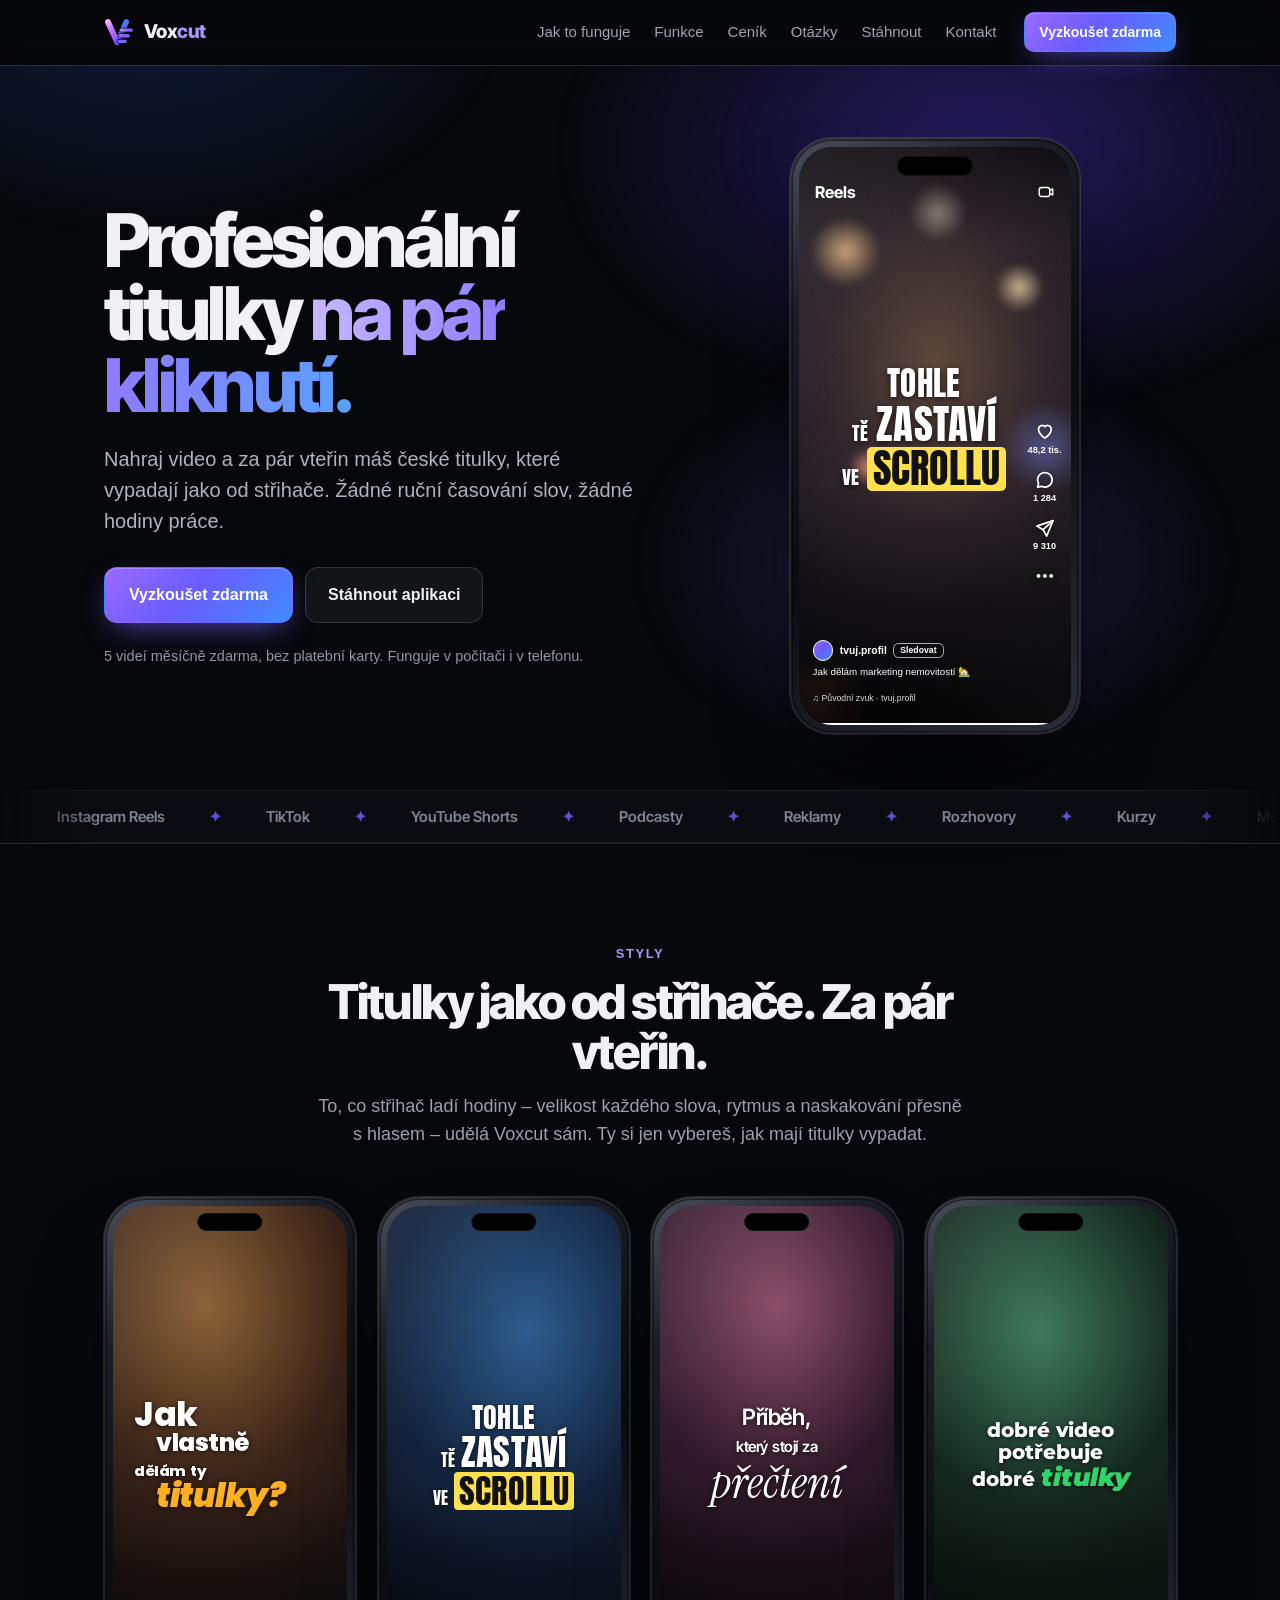
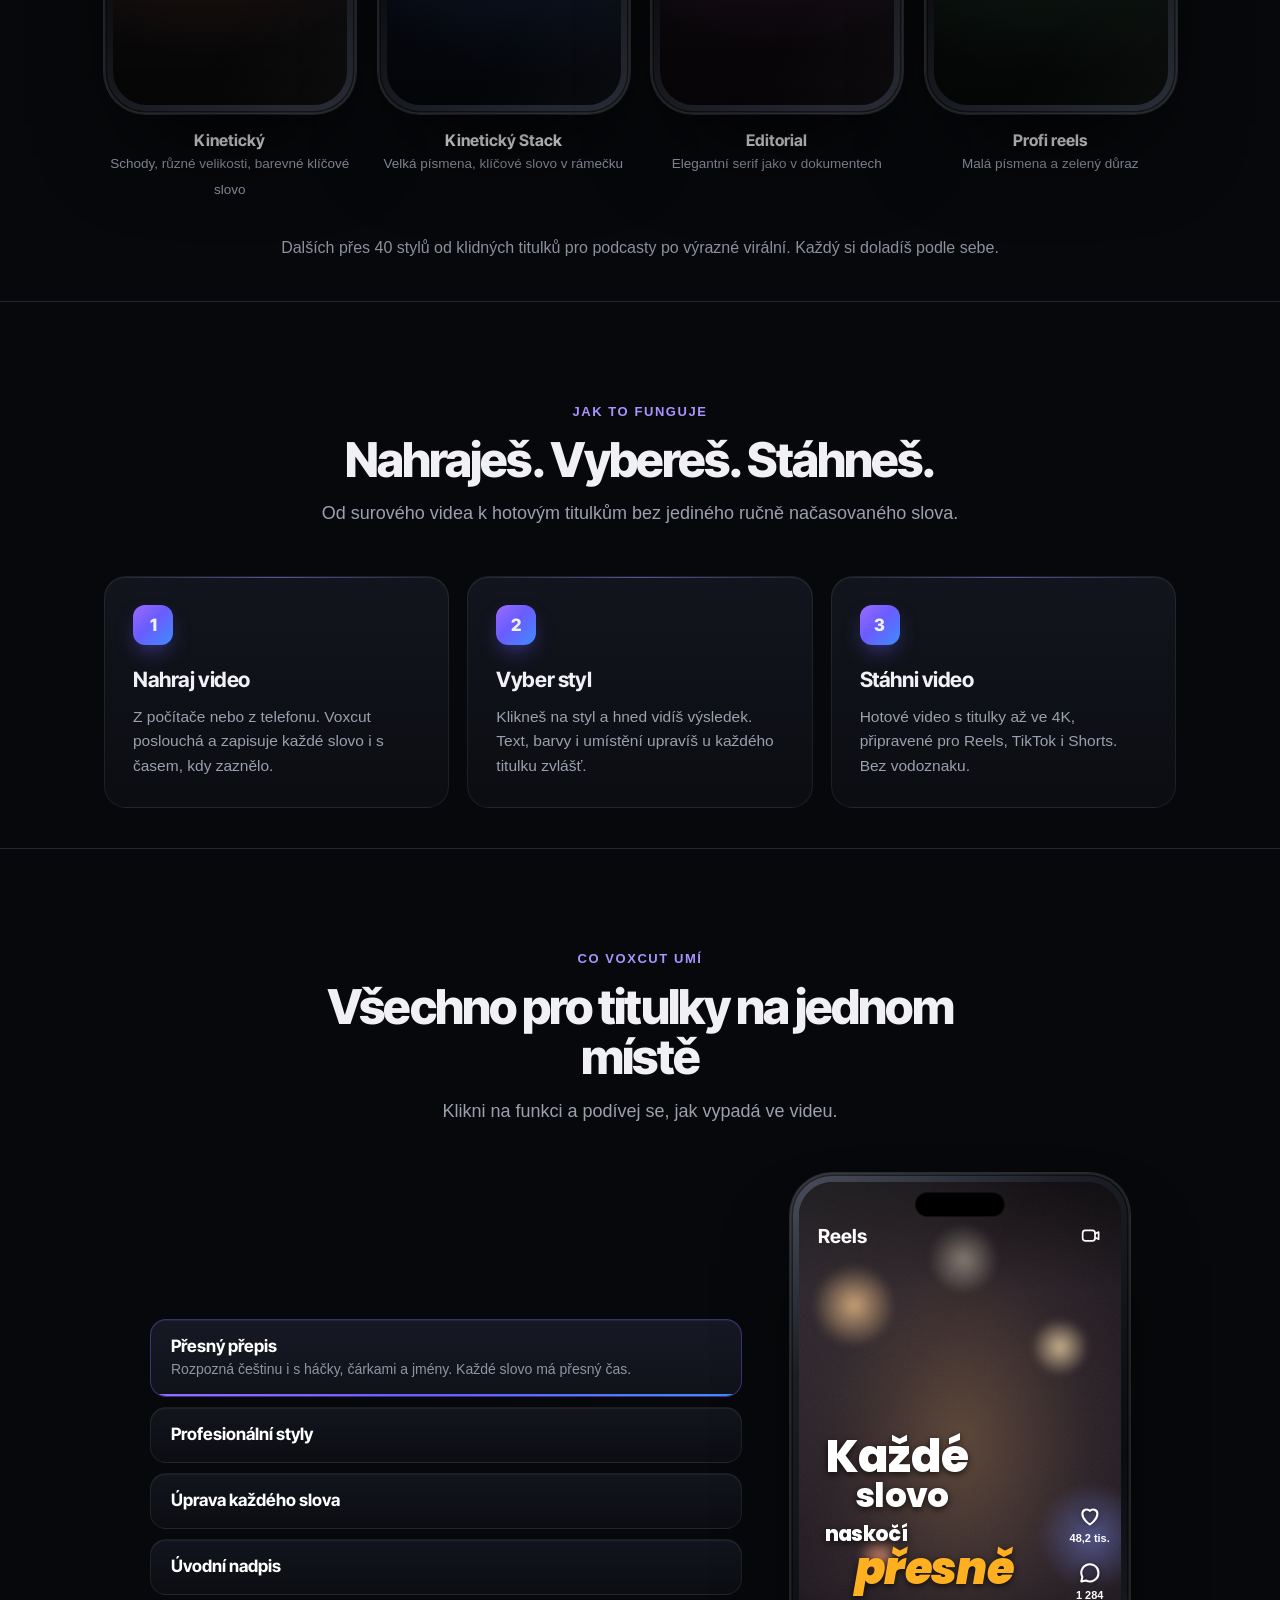
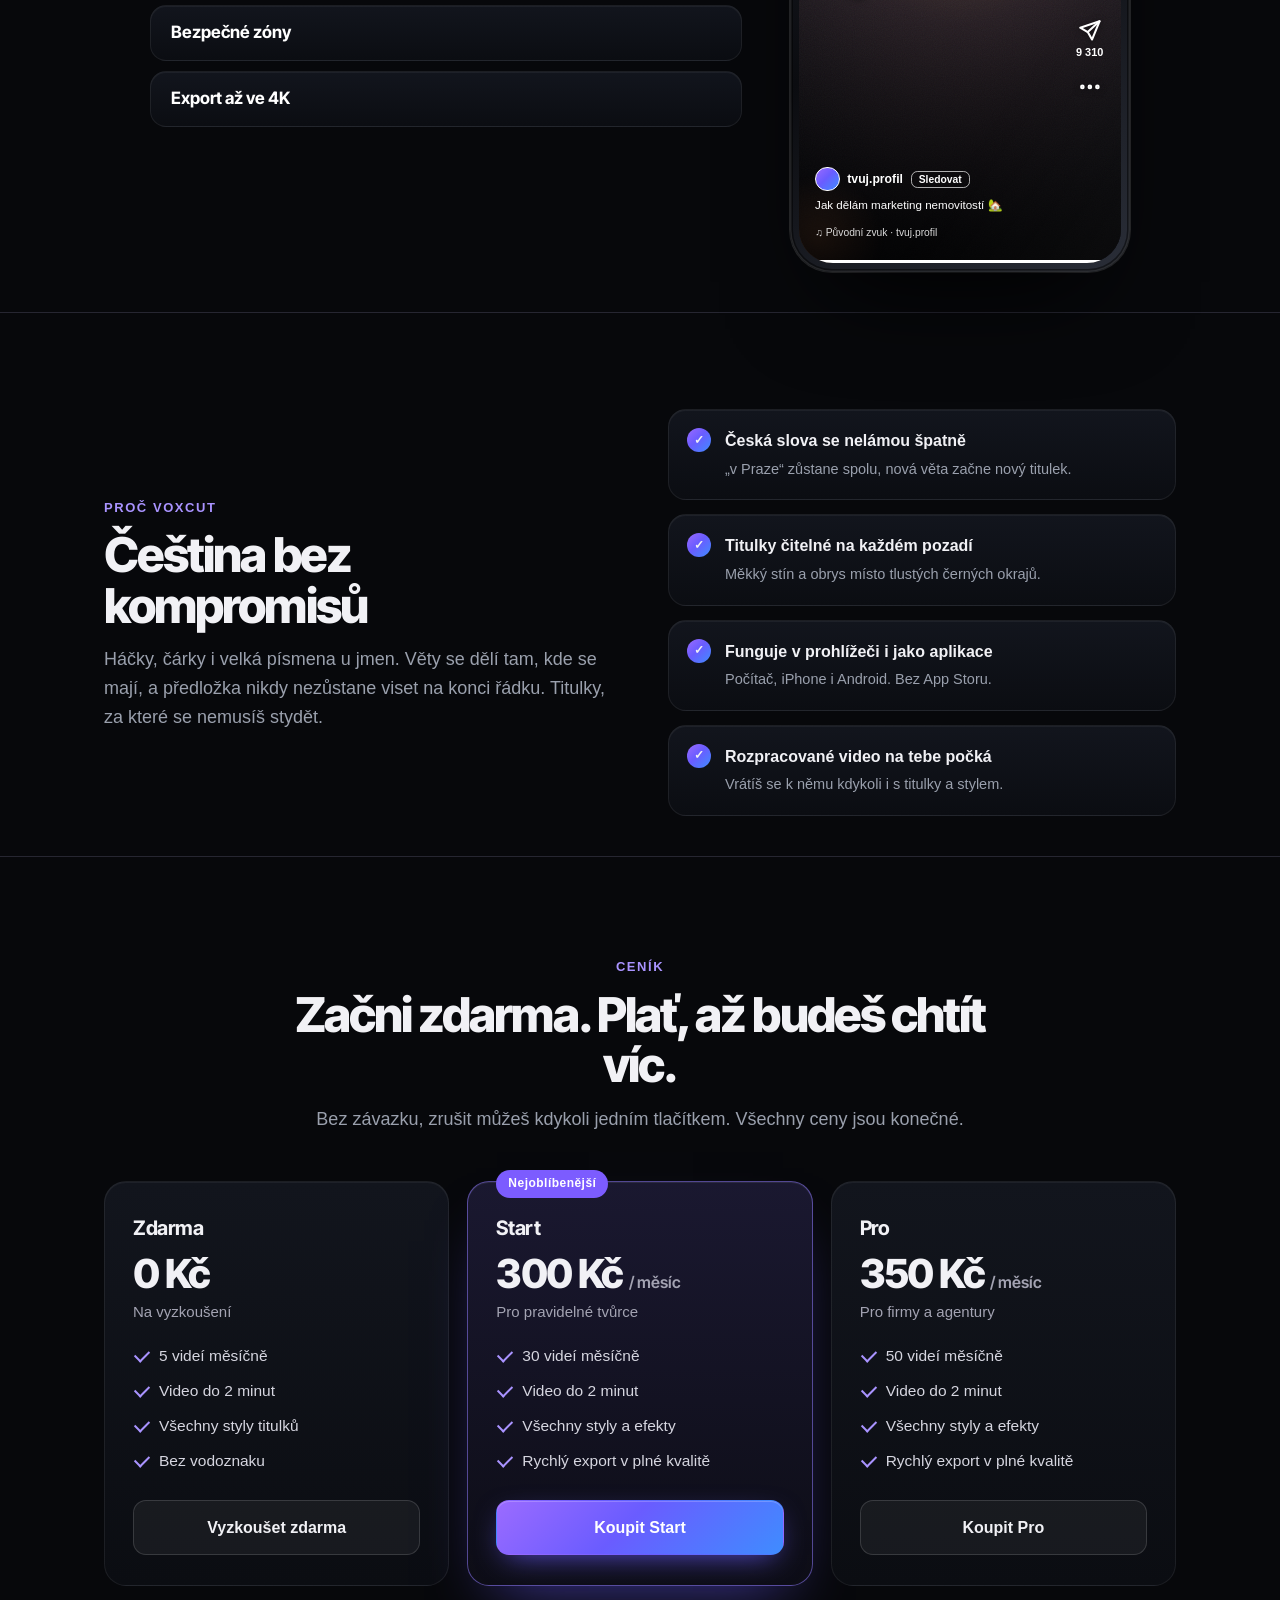
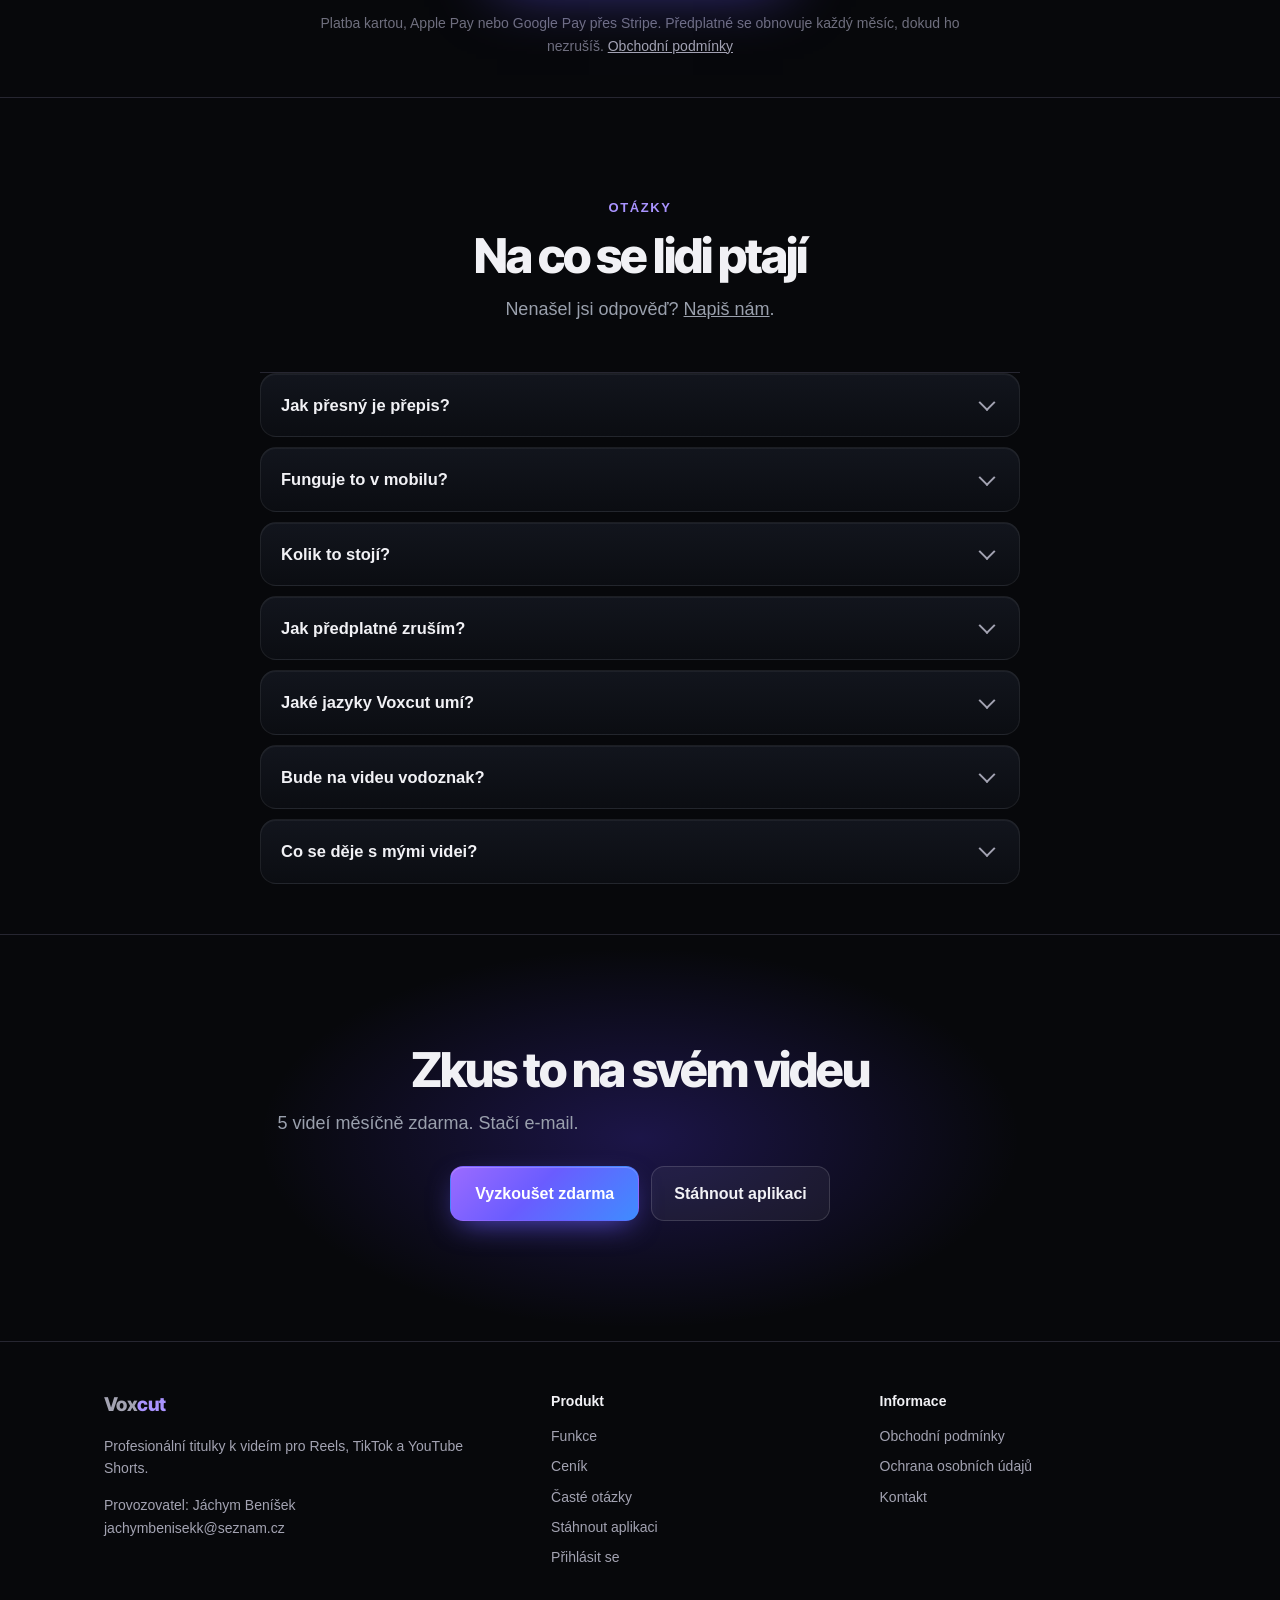
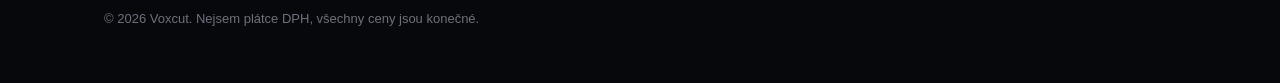
==== web/index.html @ 39160e7f "Prodejní web s ceníkem na hlavní adrese, aplikace přes ?app Co-Authored-By: Claude Opus 5.5 <noreply" ====
<!doctype html>
<html lang="cs">
<head>
<meta charset="utf-8">
<meta name="viewport" content="width=device-width,initial-scale=1">
<title>Voxcut – profesionální titulky k videu na pár kliknutí</title>
<meta name="description" content="Nahraj video a Voxcut k němu udělá české titulky načasované na slovo. Kinetická typografie, 47 vyladěných stylů, úvodní nadpis, export až ve 4K. Funguje v počítači i v mobilu.">
<link rel="canonical" href="https://jachben.github.io/voxcut/web/">
<meta name="theme-color" content="#0b0b0f">
<link rel="icon" href="favicon.svg" type="image/svg+xml">
<link rel="icon" href="favicon-32.png" sizes="32x32" type="image/png">
<link rel="apple-touch-icon" href="apple-touch-icon.png">
<meta property="og:type" content="website">
<meta property="og:site_name" content="Voxcut">
<meta property="og:locale" content="cs_CZ">
<meta property="og:title" content="Voxcut – titulky k videu v češtině">
<meta property="og:description" content="Voxcut přepíše řeč z videa a udělá z ní titulky načasované na slovo. Styly pro Reels, TikTok a Shorts, export až ve 4K.">
<meta property="og:url" content="https://jachben.github.io/voxcut/web/">
<meta property="og:image" content="https://jachben.github.io/voxcut/web/og.png">
<meta name="twitter:card" content="summary_large_image">
<meta name="apple-mobile-web-app-capable" content="yes">
<meta name="mobile-web-app-capable" content="yes">
<meta name="apple-mobile-web-app-title" content="Voxcut">
<meta name="apple-mobile-web-app-status-bar-style" content="black">
<script>if ('serviceWorker' in navigator) navigator.serviceWorker.register('/sw.js').catch(() => {});</script>
<link rel="preconnect" href="https://fonts.googleapis.com"><link rel="preconnect" href="https://fonts.gstatic.com" crossorigin>
<link href="https://fonts.googleapis.com/css2?family=Inter+Tight:wght@600;700;800&family=Poppins:ital,wght@0,800;1,900&family=Anton&family=Instrument+Serif:ital@1&family=Montserrat:ital,wght@0,800;1,900&display=swap" rel="stylesheet">
<link rel="stylesheet" href="styles.css">
<script type="application/ld+json">
{
  "@context": "https://schema.org",
  "@graph": [
    {
      "@type": "Organization",
      "@id": "https://jachben.github.io/voxcut/web/#org",
      "name": "Voxcut",
      "url": "https://jachben.github.io/voxcut/web/",
      "logo": "https://jachben.github.io/voxcut/web/apple-touch-icon.png",
      "email": "jachymbenisekk@seznam.cz"
    },
    {
      "@type": "SoftwareApplication",
      "name": "Voxcut",
      "applicationCategory": "MultimediaApplication",
      "operatingSystem": "Web, iOS, Android, macOS, Windows",
      "inLanguage": "cs",
      "description": "Automatické titulky k videu v češtině: přepis řeči modelem Whisper Large-v3, titulky načasované na slovo, 47 vyladěných stylů včetně kinetické typografie a export v 1080p, 2K nebo 4K.",
      "publisher": { "@id": "https://jachben.github.io/voxcut/web/#org" },
      "offers": [
        { "@type": "Offer", "name": "Zdarma", "price": "0", "priceCurrency": "CZK" },
        { "@type": "Offer", "name": "Start", "price": "200", "priceCurrency": "CZK",
          "priceSpecification": { "@type": "UnitPriceSpecification", "price": "200", "priceCurrency": "CZK", "billingDuration": "P1M" } },
        { "@type": "Offer", "name": "Pro", "price": "350", "priceCurrency": "CZK",
          "priceSpecification": { "@type": "UnitPriceSpecification", "price": "350", "priceCurrency": "CZK", "billingDuration": "P1M" } }
      ]
    }
  ]
}
</script>
</head>
<body class="v-home">
<header class="top" id="top">
  <div class="wrap">
    <a class="brand" href="./" aria-label="Voxcut – úvodní stránka">
      <svg viewBox="0 0 64 64" fill="none" aria-hidden="true"><defs><linearGradient id="vA" x1="8" y1="8" x2="44" y2="56" gradientUnits="userSpaceOnUse"><stop stop-color="#f7b0ff"/><stop offset=".4" stop-color="#b168ff"/><stop offset="1" stop-color="#6a4dff"/></linearGradient><linearGradient id="vB" x1="30" y1="54" x2="52" y2="8" gradientUnits="userSpaceOnUse"><stop stop-color="#7a52ff"/><stop offset="1" stop-color="#3f7dff"/></linearGradient><linearGradient id="vC" x1="30" y1="24" x2="62" y2="54" gradientUnits="userSpaceOnUse"><stop stop-color="#cba8ff"/><stop offset=".45" stop-color="#7f5cff"/><stop offset="1" stop-color="#4d92ff"/></linearGradient></defs><path d="M8.5 10.5 L28 53.5" stroke="url(#vA)" stroke-width="12.5" stroke-linecap="round"/><path d="M47.5 10.5 L28 53.5" stroke="url(#vB)" stroke-width="11.5" stroke-linecap="round"/><g stroke="#0b0b0f" stroke-width="10.4" stroke-linecap="round"><path d="M37 28h21"/><path d="M34.5 40h17"/><path d="M32 52h13"/></g><g stroke="url(#vC)" stroke-width="7.2" stroke-linecap="round"><path d="M37 28h21"/><path d="M34.5 40h17"/><path d="M32 52h13"/></g></svg>
      <span>Vox<b>cut</b></span>
    </a>
    <nav class="nav" aria-label="Hlavní menu">
      <a href="./#jak-to-funguje">Jak to funguje</a>
      <a href="./#funkce">Funkce</a>
      <a href="./#cenik">Ceník</a>
      <a href="./#otazky">Otázky</a>
      <a href="../?stahnout">Stáhnout</a>
      <a href="kontakt.html">Kontakt</a>
    </nav>
    <a class="btn sm primary" href="../?app">Vyzkoušet zdarma</a>
  </div>
</header>


<main>
  <!-- ÚVOD -->
  <section class="v-hero">
    <div class="v-glow" aria-hidden="true"></div>
    <div class="wrap v-hero-in">
      <div class="v-hero-text">
        <h1>Profesionální titulky <span class="v-grad">na pár kliknutí.</span></h1>
        <p class="lead">Nahraj video a za pár vteřin máš české titulky, které vypadají jako od střihače. Žádné ruční časování slov, žádné hodiny práce.</p>
        <div class="cta">
          <a class="btn primary v-btn" href="../?app">Vyzkoušet zdarma</a>
          <a class="btn v-btn2" href="../?stahnout">Stáhnout aplikaci</a>
        </div>
        <p class="v-trustline">5 videí měsíčně zdarma, bez platební karty. Funguje v počítači i v telefonu.</p>
      </div>
      <div class="v-hero-demo" aria-hidden="true">
        <div class="v-phone v-ig v-phone-big">
          <div class="v-scene">
            <div class="v-bg"><i></i><i></i><i></i><i></i><i></i><i></i><b></b></div>
            <div class="v-cap" data-loop></div>
            <div class="v-igtop"><b>Reels</b><svg viewBox="0 0 24 24"><rect x="3" y="6" width="14" height="12" rx="3"/><path d="m17 10 4-2v8l-4-2"/></svg></div>
            <div class="v-igside">
              <span><svg viewBox="0 0 24 24"><path d="M12 20s-7-4.4-7-10a4 4 0 0 1 7-2.6A4 4 0 0 1 19 10c0 5.6-7 10-7 10z"/></svg><em>48,2 tis.</em></span>
              <span><svg viewBox="0 0 24 24"><path d="M20 12a8 8 0 0 1-11.6 7.1L4 20l1-4.2A8 8 0 1 1 20 12z"/></svg><em>1 284</em></span>
              <span><svg viewBox="0 0 24 24"><path d="M21 4 10 14"/><path d="m21 4-7 17-4-7-7-4z"/></svg><em>9 310</em></span>
              <span><svg viewBox="0 0 24 24"><circle cx="5" cy="12" r="1.2"/><circle cx="12" cy="12" r="1.2"/><circle cx="19" cy="12" r="1.2"/></svg></span>
            </div>
            <div class="v-igbottom"><div class="v-igu"><i></i><b>tvuj.profil</b><span>Sledovat</span></div><p>Jak dělám marketing nemovitostí 🏡</p><small>♫ Původní zvuk · tvuj.profil</small></div>
            <div class="v-igprog"><i></i></div>
          </div>
        </div>
      </div>
    </div>
  </section>

  <div class="v-marquee" aria-hidden="true"><div>
    <span>Instagram Reels</span><span>TikTok</span><span>YouTube Shorts</span><span>Podcasty</span><span>Reklamy</span><span>Rozhovory</span><span>Kurzy</span><span>Motivační videa</span>
    <span>Instagram Reels</span><span>TikTok</span><span>YouTube Shorts</span><span>Podcasty</span><span>Reklamy</span><span>Rozhovory</span><span>Kurzy</span><span>Motivační videa</span>
  </div></div>

  <!-- STYLY -->
  <section class="v-sec" id="styly">
    <div class="wrap">
      <div class="v-head v-reveal">
        <span class="v-kicker">Styly</span>
        <h2>Titulky jako od střihače. Za pár vteřin.</h2>
        <p class="sub">To, co střihač ladí hodiny – velikost každého slova, rytmus a naskakování přesně s hlasem – udělá Voxcut sám. Ty si jen vybereš, jak mají titulky vypadat.</p>
      </div>
      <div class="v-styles">
        <figure class="v-reveal"><div class="v-phone"><div class="v-scene s-amber"><div class="v-cap" data-styl="kineticky"></div></div></div><figcaption><b>Kinetický</b><span>Schody, různé velikosti, barevné klíčové slovo</span></figcaption></figure>
        <figure class="v-reveal"><div class="v-phone"><div class="v-scene s-blue"><div class="v-cap" data-styl="stack"></div></div></div><figcaption><b>Kinetický Stack</b><span>Velká písmena, klíčové slovo v rámečku</span></figcaption></figure>
        <figure class="v-reveal"><div class="v-phone"><div class="v-scene s-rose"><div class="v-cap" data-styl="editorial"></div></div></div><figcaption><b>Editorial</b><span>Elegantní serif jako v dokumentech</span></figcaption></figure>
        <figure class="v-reveal"><div class="v-phone"><div class="v-scene s-green"><div class="v-cap" data-styl="reels"></div></div></div><figcaption><b>Profi reels</b><span>Malá písmena a zelený důraz</span></figcaption></figure>
      </div>
      <p class="v-more v-reveal">Dalších přes 40 stylů od klidných titulků pro podcasty po výrazné virální. Každý si doladíš podle sebe.</p>
    </div>
  </section>

  <!-- JAK TO FUNGUJE -->
  <section class="v-sec" id="jak-to-funguje">
    <div class="wrap">
      <div class="v-head v-reveal">
        <span class="v-kicker">Jak to funguje</span>
        <h2>Nahraješ. Vybereš. Stáhneš.</h2>
        <p class="sub">Od surového videa k hotovým titulkům bez jediného ručně načasovaného slova.</p>
      </div>
      <div class="v-steps">
        <div class="v-step v-reveal"><span class="v-num">1</span><h3>Nahraj video</h3><p>Z počítače nebo z telefonu. Voxcut poslouchá a zapisuje každé slovo i s časem, kdy zaznělo.</p></div>
        <div class="v-step v-reveal"><span class="v-num">2</span><h3>Vyber styl</h3><p>Klikneš na styl a hned vidíš výsledek. Text, barvy i umístění upravíš u každého titulku zvlášť.</p></div>
        <div class="v-step v-reveal"><span class="v-num">3</span><h3>Stáhni video</h3><p>Hotové video s titulky až ve 4K, připravené pro Reels, TikTok i Shorts. Bez vodoznaku.</p></div>
      </div>
    </div>
  </section>

  <!-- FUNKCE -->
  <section class="v-sec" id="funkce">
    <div class="wrap">
      <div class="v-head v-reveal">
        <span class="v-kicker">Co Voxcut umí</span>
        <h2>Všechno pro titulky na jednom místě</h2>
        <p class="sub">Klikni na funkci a podívej se, jak vypadá ve videu.</p>
      </div>
      <div class="v-feat v-reveal">
        <div class="v-tabs" role="tablist">
          <button class="on" data-f="prepis"><b>Přesný přepis</b><span>Rozpozná češtinu i s háčky, čárkami a jmény. Každé slovo má přesný čas.</span><i></i></button>
          <button data-f="styly"><b>Profesionální styly</b><span>Kinetická typografie i čisté titulky. Přepínáš jedním kliknutím.</span><i></i></button>
          <button data-f="uprava"><b>Úprava každého slova</b><span>Barva, velikost, tloušťka nebo nový řádek – jen u slova, které chceš.</span><i></i></button>
          <button data-f="nadpis"><b>Úvodní nadpis</b><span>Velký nápis na první vteřiny, který diváka zastaví ve scrollu.</span><i></i></button>
          <button data-f="zony"><b>Bezpečné zóny</b><span>Vidíš, kam sahají tlačítka a popisek. Titulky nikdy neschováš.</span><i></i></button>
          <button data-f="export"><b>Export až ve 4K</b><span>Hotové video bez vodoznaku, připravené pro Reels, TikTok i Shorts.</span><i></i></button>
        </div>
        <div class="v-feat-demo" aria-hidden="true">
          <div class="v-phone v-ig">
          <div class="v-scene">
            <div class="v-bg"><i></i><i></i><i></i><i></i><i></i><i></i><b></b></div>
            <div class="v-cap" data-feat></div>
            <div class="v-igtop"><b>Reels</b><svg viewBox="0 0 24 24"><rect x="3" y="6" width="14" height="12" rx="3"/><path d="m17 10 4-2v8l-4-2"/></svg></div>
            <div class="v-igside">
              <span><svg viewBox="0 0 24 24"><path d="M12 20s-7-4.4-7-10a4 4 0 0 1 7-2.6A4 4 0 0 1 19 10c0 5.6-7 10-7 10z"/></svg><em>48,2 tis.</em></span>
              <span><svg viewBox="0 0 24 24"><path d="M20 12a8 8 0 0 1-11.6 7.1L4 20l1-4.2A8 8 0 1 1 20 12z"/></svg><em>1 284</em></span>
              <span><svg viewBox="0 0 24 24"><path d="M21 4 10 14"/><path d="m21 4-7 17-4-7-7-4z"/></svg><em>9 310</em></span>
              <span><svg viewBox="0 0 24 24"><circle cx="5" cy="12" r="1.2"/><circle cx="12" cy="12" r="1.2"/><circle cx="19" cy="12" r="1.2"/></svg></span>
            </div>
            <div class="v-igbottom"><div class="v-igu"><i></i><b>tvuj.profil</b><span>Sledovat</span></div><p>Jak dělám marketing nemovitostí 🏡</p><small>♫ Původní zvuk · tvuj.profil</small></div>
            <div class="v-igprog"><i></i></div>
          </div>
        </div>
        </div>
      </div>
    </div>
  </section>

  <!-- PROČ VOXCUT -->
  <section class="v-sec">
    <div class="wrap v-why">
      <div class="v-head v-reveal" style="text-align:left;margin:0">
        <span class="v-kicker">Proč Voxcut</span>
        <h2>Čeština bez kompromisů</h2>
        <p class="sub" style="margin:0">Háčky, čárky i velká písmena u jmen. Věty se dělí tam, kde se mají, a předložka nikdy nezůstane viset na konci řádku. Titulky, za které se nemusíš stydět.</p>
      </div>
      <ul class="v-checks v-reveal">
        <li><b>Česká slova se nelámou špatně</b><span>„v Praze“ zůstane spolu, nová věta začne nový titulek.</span></li>
        <li><b>Titulky čitelné na každém pozadí</b><span>Měkký stín a obrys místo tlustých černých okrajů.</span></li>
        <li><b>Funguje v prohlížeči i jako aplikace</b><span>Počítač, iPhone i Android. Bez App Storu.</span></li>
        <li><b>Rozpracované video na tebe počká</b><span>Vrátíš se k němu kdykoli i s titulky a stylem.</span></li>
      </ul>
    </div>
  </section>



  <!-- CENÍK -->
  <section class="v-sec" id="cenik">
    <div class="wrap">
      <div class="v-head v-reveal">
        <span class="v-kicker">Ceník</span>
        <h2>Začni zdarma. Plať, až budeš chtít víc.</h2>
        <p class="sub">Bez závazku, zrušit můžeš kdykoli jedním tlačítkem. Všechny ceny jsou konečné.</p>
      </div>
      <div class="v-ceny">
        <div class="v-cena v-reveal">
          <h3>Zdarma</h3>
          <p class="v-castka">0 Kč</p>
          <p class="v-pro">Na vyzkoušení</p>
          <ul>
            <li>5 videí měsíčně</li>
            <li>Video do 2 minut</li>
            <li>Všechny styly titulků</li>
            <li>Bez vodoznaku</li>
          </ul>
          <a class="btn v-btn2" href="../?app">Vyzkoušet zdarma</a>
        </div>
        <div class="v-cena v-cena-hl v-reveal">
          <span class="v-stitek">Nejoblíbenější</span>
          <h3>Start</h3>
          <p class="v-castka">300 Kč <small>/ měsíc</small></p>
          <p class="v-pro">Pro pravidelné tvůrce</p>
          <ul>
            <li>30 videí měsíčně</li>
            <li>Video do 2 minut</li>
            <li>Všechny styly a efekty</li>
            <li>Rychlý export v plné kvalitě</li>
          </ul>
          <a class="btn primary v-btn" href="../?koupit=start">Koupit Start</a>
        </div>
        <div class="v-cena v-reveal">
          <h3>Pro</h3>
          <p class="v-castka">350 Kč <small>/ měsíc</small></p>
          <p class="v-pro">Pro firmy a agentury</p>
          <ul>
            <li>50 videí měsíčně</li>
            <li>Video do 2 minut</li>
            <li>Všechny styly a efekty</li>
            <li>Rychlý export v plné kvalitě</li>
          </ul>
          <a class="btn v-btn2" href="../?koupit=pro">Koupit Pro</a>
        </div>
      </div>
      <p class="v-cena-pozn v-reveal">Platba kartou, Apple Pay nebo Google Pay přes Stripe. Předplatné se obnovuje každý měsíc, dokud ho nezrušíš. <a href="obchodni-podminky.html">Obchodní podmínky</a></p>
    </div>
  </section>

  <!-- OTÁZKY -->
  <section class="v-sec" id="otazky">
    <div class="wrap">
      <div class="v-head v-reveal">
        <span class="v-kicker">Otázky</span>
        <h2>Na co se lidi ptají</h2>
        <p class="sub">Nenašel jsi odpověď? <a href="kontakt.html">Napiš nám</a>.</p>
      </div>
      <div class="faq v-faq v-reveal">
        <details><summary>Jak přesný je přepis?</summary><p>U čisté řeči obvykle opravíš jen jednotlivá slova. Hudba, šum nebo víc lidí mluvících přes sebe přesnost snižují. Nejistá slova Voxcut označí a před stažením můžeš cokoli opravit.</p></details>
        <details><summary>Funguje to v mobilu?</summary><p>Ano. Voxcut běží v prohlížeči v telefonu i v počítači a tlačítkem Stáhnout aplikaci si ho nainstaluješ jako normální aplikaci s ikonou.</p></details>
        <details><summary>Kolik to stojí?</summary><p>Vyzkoušet můžeš zdarma: 5 videí měsíčně, stačí se zaregistrovat e-mailem. Víc videí odemkne předplatné Start za 300 Kč nebo Pro za 350 Kč měsíčně. Platíš kartou, Apple Pay nebo Google Pay a zrušit můžeš kdykoli. Podrobnosti najdeš v <a href="./#cenik">ceníku</a>.</p></details>
        <details><summary>Jak předplatné zruším?</summary><p>V aplikaci v Můj účet → Tarif jedním tlačítkem. Předplatné doběhne do konce zaplaceného měsíce a dál se nic nestrhne. Do 14 dnů od první platby můžeš od smlouvy i odstoupit, podle <a href="obchodni-podminky.html">obchodních podmínek</a>.</p></details>
        <details><summary>Jaké jazyky Voxcut umí?</summary><p>Češtinu, slovenštinu, angličtinu, němčinu a polštinu. Anglické video umí přeložit do češtiny.</p></details>
        <details><summary>Bude na videu vodoznak?</summary><p>Ne. Stáhneš čisté video jen s tvými titulky.</p></details>
        <details><summary>Co se děje s mými videi?</summary><p>Video slouží jen k vytvoření titulků a hotového videa. Nikomu ho neposíláme a nepoužíváme k ničemu jinému. Víc v <a href="ochrana-osobnich-udaju.html">zásadách ochrany osobních údajů</a>.</p></details>
      </div>
    </div>
  </section>

  <!-- VÝZVA -->
  <section class="v-final">
    <div class="wrap v-reveal">
      <h2>Zkus to na svém videu</h2>
      <p class="sub">5 videí měsíčně zdarma. Stačí e-mail.</p>
      <div class="cta" style="justify-content:center"><a class="btn primary v-btn" href="../?app">Vyzkoušet zdarma</a><a class="btn v-btn2" href="../?stahnout">Stáhnout aplikaci</a></div>
    </div>
  </section>
</main>

<footer>
  <div class="wrap">
    <div class="foot">
      <div>
        <a class="brand" href="./" style="margin-bottom:14px"><span>Vox<b>cut</b></span></a>
        <p style="margin:0 0 14px;max-width:26em">Profesionální titulky k videím pro Reels, TikTok a YouTube Shorts.</p>
        <address>
          Provozovatel: Jáchym Beníšek<br>
<a href="mailto:jachymbenisekk@seznam.cz">jachymbenisekk@seznam.cz</a>
        </address>
      </div>
      <div>
        <h4>Produkt</h4>
        <ul>
          <li><a href="./#funkce">Funkce</a></li>
          <li><a href="./#cenik">Ceník</a></li>
          <li><a href="./#otazky">Časté otázky</a></li>
          <li><a href="../?stahnout">Stáhnout aplikaci</a></li>
          <li><a href="../?app">Přihlásit se</a></li>

        </ul>
      </div>
      <div>
        <h4>Informace</h4>
        <ul>
          <li><a href="obchodni-podminky.html">Obchodní podmínky</a></li>
          <li><a href="ochrana-osobnich-udaju.html">Ochrana osobních údajů</a></li>
          <li><a href="kontakt.html">Kontakt</a></li>
        </ul>
      </div>
    </div>
    <p class="copy">© 2026 Voxcut. Nejsem plátce DPH, všechny ceny jsou konečné.</p>
  </div>
</footer>
<script>
  const t = document.getElementById('top');
  const f = () => t.classList.toggle('scrolled', scrollY > 8);
  addEventListener('scroll', f, { passive: true }); f();
</script>

<script src="titulky-ukazka.js" defer></script>
</body>
</html>
---- web/styles.css ----
:root{
  --bg:#0b0b0f; --bg2:#121218; --bg3:#191922; --line:#262631; --line2:#33333f;
  --text:#f1f1f5; --muted:#a3a3b2; --dim:#6f6f7e;
  --accent:#8b5cf6; --accent2:#b39cff; --blue:#4d92ff;
  --r:14px; --max:1120px;
}
*{box-sizing:border-box}
html{scroll-behavior:smooth;-webkit-text-size-adjust:100%}
body{margin:0;background:var(--bg);color:var(--text);font:16px/1.6 -apple-system,BlinkMacSystemFont,"Segoe UI",Roboto,"Helvetica Neue",Arial,sans-serif;-webkit-font-smoothing:antialiased}
a{color:inherit}
img,svg{display:block}
.wrap{max-width:var(--max);margin:0 auto;padding:0 24px}
@media(max-width:600px){.wrap{padding:0 16px}}

/* hlavička */
.top{position:sticky;top:0;z-index:20;background:rgba(11,11,15,.82);backdrop-filter:saturate(1.4) blur(14px);-webkit-backdrop-filter:saturate(1.4) blur(14px);border-bottom:1px solid transparent;transition:border-color .2s}
.top.scrolled{border-bottom-color:var(--line)}
.top .wrap{display:flex;align-items:center;gap:28px;height:64px}
.brand{display:flex;align-items:center;gap:10px;font-weight:800;font-size:19px;letter-spacing:-.03em;text-decoration:none}
.brand svg{width:30px;height:30px}
.brand b{color:var(--accent2);font-weight:800}
.nav{display:flex;gap:24px;margin-left:auto}
.nav a{color:var(--muted);text-decoration:none;font-size:15px;font-weight:500}
.nav a:hover{color:var(--text)}
.btn{display:inline-flex;align-items:center;justify-content:center;gap:8px;padding:11px 18px;border-radius:11px;font-weight:600;font-size:15px;text-decoration:none;border:1px solid var(--line2);background:var(--bg3);transition:background .15s,border-color .15s,transform .15s;white-space:nowrap}
.btn:hover{border-color:#4a4a58}
.btn.primary{background:var(--text);color:#0b0b0f;border-color:var(--text)}
.btn.primary:hover{background:#fff;transform:translateY(-1px)}
.btn.sm{padding:8px 14px;font-size:14px;border-radius:10px}
@media(max-width:760px){.nav{display:none}.top .btn{margin-left:auto}}

/* úvod */
.hero{padding:88px 0 72px}
.hero .wrap{display:grid;grid-template-columns:1fr 1.08fr;gap:56px;align-items:center}
.eyebrow{display:inline-block;font-size:13px;font-weight:600;color:var(--accent2);letter-spacing:.02em;margin-bottom:18px}
h1{font-size:clamp(36px,4.8vw,56px);line-height:1.04;letter-spacing:-.045em;margin:0 0 22px;font-weight:800}
h1 .soft{color:var(--muted)}
.lead{font-size:clamp(17px,1.6vw,19px);color:var(--muted);max-width:34em;margin:0 0 32px}
.cta{display:flex;gap:12px;flex-wrap:wrap;align-items:center}
.cta .note{font-size:14px;color:var(--dim);width:100%;margin-top:6px}
@media(max-width:900px){.hero{padding:48px 0 56px}.hero .wrap{grid-template-columns:1fr;gap:48px}}

/* ukázka editoru */
.demo{border:1px solid var(--line2);border-radius:16px;background:#101014;box-shadow:0 30px 70px -35px rgba(0,0,0,.9);overflow:hidden;font-size:13px}
.demo-bar{display:flex;align-items:center;gap:7px;padding:11px 14px;border-bottom:1px solid var(--line);color:var(--dim);font-size:12px}
.demo-bar i{width:10px;height:10px;border-radius:50%;background:#2c2c35}
.demo-bar span{margin-left:8px;font-family:ui-monospace,SFMono-Regular,Menlo,monospace}
.demo-body{display:grid;grid-template-columns:1fr 188px;gap:0;min-height:340px}
.demo-text{padding:14px 12px;display:grid;align-content:start;gap:4px;border-right:1px solid var(--line)}
.demo-text .r{display:grid;grid-template-columns:54px 1fr;gap:8px;padding:8px 10px;border-radius:9px;color:var(--muted);transition:background .2s,color .2s}
.demo-text .r.on{background:#1b1b22;color:var(--text)}
.demo-text time{font:12px ui-monospace,SFMono-Regular,Menlo,monospace;color:var(--dim);padding-top:1px}
.demo-text p{margin:0;line-height:1.45}
.demo-text u{text-decoration:underline dotted #e0a43a;text-underline-offset:3px}
.demo-frame{position:relative;margin:14px;border-radius:10px;aspect-ratio:9/16;align-self:start;overflow:hidden;
  background:radial-gradient(90% 60% at 50% 30%,#3a3530,transparent 70%),radial-gradient(80% 50% at 50% 100%,#1d2226,transparent 70%),linear-gradient(180deg,#26241f,#15161a)}
.demo-tc{position:absolute;top:8px;left:9px;font:600 10px ui-monospace,Menlo,monospace;color:#d9d9e0;opacity:.8}
.demo-cap{position:absolute;left:6%;right:6%;bottom:30%;text-align:center;font-weight:800;font-size:17px;line-height:1.2;color:#fff;text-shadow:0 1px 2px rgba(0,0,0,.7),0 0 14px rgba(0,0,0,.5);min-height:2.4em}
.demo-cap span{display:inline-block;opacity:0;transform:translateY(4px);transition:opacity .14s,transform .14s,color .14s}
.demo-cap span.on{opacity:1;transform:none}
.demo-cap span.hot{color:#ffd84d}
.demo-foot{display:flex;flex-wrap:wrap;gap:6px;padding:11px 14px;border-top:1px solid var(--line)}
.demo-foot span{border:1px solid var(--line2);border-radius:99px;padding:3px 10px;color:var(--muted);font-size:12px}
.demo-foot b{color:var(--text);font-weight:600}
@media(max-width:900px){.demo{max-width:520px;margin:0 auto;width:100%}}
@media(max-width:520px){.demo-body{grid-template-columns:1fr}.demo-text{display:none}.demo-frame{width:62%;justify-self:center}}
@media(prefers-reduced-motion:reduce){.demo-cap span{transition:none;opacity:1;transform:none}}

/* čísla pod úvodem */
.facts{border-top:1px solid var(--line)}
.facts .wrap{display:grid;grid-template-columns:repeat(4,1fr);gap:24px;padding-top:32px;padding-bottom:32px}
.facts b{display:block;font-size:30px;font-weight:800;letter-spacing:-.03em}
.facts span{color:var(--muted);font-size:14px}
@media(max-width:760px){.facts .wrap{grid-template-columns:1fr 1fr}}

/* funkce */
.spec{display:grid;grid-template-columns:repeat(4,1fr);gap:1px;background:var(--line);border:1px solid var(--line);border-radius:var(--r);overflow:hidden}
.spec>div{background:var(--bg);padding:26px 24px}
.spec h3{margin:0 0 14px;font-size:13px;font-weight:700;letter-spacing:.08em;text-transform:uppercase;color:var(--accent2)}
.spec ul{list-style:none;margin:0;padding:0;display:grid;gap:12px}
.spec li{font-size:15px;line-height:1.45;color:#d9d9e1;padding-left:14px;position:relative}
.spec li::before{content:"";position:absolute;left:0;top:.62em;width:5px;height:5px;border-radius:50%;background:var(--dim)}
@media(max-width:1000px){.spec{grid-template-columns:1fr 1fr}}
@media(max-width:600px){.spec{grid-template-columns:1fr}}

/* pruh Stáhnout */
.dl-strip{display:flex;gap:32px;align-items:center;justify-content:space-between;flex-wrap:wrap}
.dl-strip .sub{margin-bottom:0}
.dl-akce{display:grid;gap:8px;justify-items:start}
.dl-akce .note{font-size:14px;color:var(--dim)}
.dl-big{font-size:16px;padding:14px 24px}

/* sekce */
section{padding:88px 0;border-top:1px solid var(--line);scroll-margin-top:40px}
@media(max-width:600px){section{padding:64px 0}}
h2{font-size:clamp(28px,3.6vw,40px);line-height:1.1;letter-spacing:-.035em;margin:0 0 14px;font-weight:800}
.sub{color:var(--muted);font-size:18px;max-width:36em;margin:0 0 48px}

.steps{display:grid;grid-template-columns:repeat(3,1fr);gap:20px;counter-reset:k}
.step{padding:28px;border:1px solid var(--line);border-radius:var(--r);background:var(--bg2)}
.step::before{counter-increment:k;content:counter(k);display:grid;place-items:center;width:32px;height:32px;border-radius:9px;background:var(--bg3);border:1px solid var(--line2);font-weight:700;font-size:14px;margin-bottom:18px}
.step h3{margin:0 0 6px;font-size:18px;letter-spacing:-.02em}
.step p{margin:0;color:var(--muted);font-size:15px}
@media(max-width:800px){.steps{grid-template-columns:1fr}}

.features{display:grid;grid-template-columns:repeat(3,1fr);gap:1px;background:var(--line);border:1px solid var(--line);border-radius:var(--r);overflow:hidden}
.feat{background:var(--bg);padding:30px 28px}
.feat svg{width:24px;height:24px;color:var(--accent2);margin-bottom:16px}
.feat h3{margin:0 0 6px;font-size:17px;letter-spacing:-.02em}
.feat p{margin:0;color:var(--muted);font-size:15px}
@media(max-width:900px){.features{grid-template-columns:1fr 1fr}}
@media(max-width:600px){.features{grid-template-columns:1fr}}

/* ceník */
.plans{display:grid;grid-template-columns:repeat(3,1fr);gap:18px}
.plan{padding:32px;border:1px solid var(--line);border-radius:18px;background:var(--bg2);display:flex;flex-direction:column}
.plan.main{border-color:#55556a;background:var(--bg2);box-shadow:inset 0 1px 0 rgba(255,255,255,.06)}
.plan h3{margin:0;font-size:17px;font-weight:600;color:var(--muted)}
.price{font-size:44px;font-weight:800;letter-spacing:-.04em;margin:10px 0 2px}
.price small{font-size:16px;font-weight:500;color:var(--muted);letter-spacing:0}
.plan .per{color:var(--dim);font-size:14px;margin-bottom:24px}
.plan ul{list-style:none;padding:0;margin:0 0 28px;display:grid;gap:10px;font-size:15px}
.plan li{display:flex;gap:10px;align-items:flex-start}
.plan li svg{flex:none;width:18px;height:18px;margin-top:3px;color:var(--accent2)}
.plan .btn{margin-top:auto}
.fine{color:var(--dim);font-size:14px;margin-top:22px;max-width:52em}
@media(max-width:900px){.plans{grid-template-columns:1fr;max-width:460px}}

/* otázky */
.faq{max-width:780px;border-top:1px solid var(--line)}
.faq details{border-bottom:1px solid var(--line)}
.faq summary{cursor:pointer;list-style:none;padding:20px 36px 20px 0;font-weight:600;font-size:17px;position:relative}
.faq summary::-webkit-details-marker{display:none}
.faq summary::after{content:"";position:absolute;right:6px;top:50%;width:10px;height:10px;border-right:2px solid var(--muted);border-bottom:2px solid var(--muted);transform:translateY(-70%) rotate(45deg);transition:transform .2s}
.faq details[open] summary::after{transform:translateY(-30%) rotate(-135deg)}
.faq details p{margin:0 0 20px;color:var(--muted);max-width:40em}

.final{text-align:center}
.final .sub{margin-left:auto;margin-right:auto}
.final .cta{justify-content:center}

/* patička */
footer{border-top:1px solid var(--line);padding:48px 0 40px;color:var(--muted);font-size:14px}
.foot{display:grid;grid-template-columns:1.4fr 1fr 1fr;gap:32px}
.foot h4{margin:0 0 12px;color:var(--text);font-size:14px}
.foot ul{list-style:none;margin:0;padding:0;display:grid;gap:8px}
.foot a{text-decoration:none}
.foot a:hover{color:var(--text)}
.foot address{font-style:normal;line-height:1.7}
.copy{margin-top:40px;color:var(--dim);font-size:13px}
@media(max-width:760px){.foot{grid-template-columns:1fr}}

/* právní stránky */
.doc{padding:64px 0 88px}
.doc .wrap{max-width:780px}
.doc h1{font-size:clamp(32px,4.4vw,44px);margin-bottom:10px}
.doc .meta{color:var(--dim);font-size:14px;margin:0 0 40px}
.doc h2{font-size:22px;letter-spacing:-.02em;margin:40px 0 12px}
.doc p,.doc li{color:#cfcfd8}
.doc ol,.doc ul{padding-left:22px}
.doc li{margin:6px 0}
.doc .box{border:1px solid var(--line);background:var(--bg2);border-radius:var(--r);padding:20px 24px}
.doc .box p{margin:4px 0}

/* =====================================================================================================
   VOXCUT – nový web (2026): úvod s živými titulky, styly, kroky, dlaždice funkcí, animace při rolování
   ===================================================================================================== */
:root{--grad:linear-gradient(135deg,#9b6bff 0%,#6a5cff 45%,#3f8cff 100%);--accent:#7c5cff;--accent2:#a993ff}
body{background:#07080b}
h1,h2,h3,.brand{font-family:'Inter Tight',-apple-system,BlinkMacSystemFont,"Segoe UI",sans-serif}
.btn.primary{background:var(--grad);color:#fff;border-color:transparent;box-shadow:0 10px 30px -10px #6a5cffcc,inset 0 1px 0 #ffffff33}
.btn.primary:hover{background:var(--grad);filter:brightness(1.08);transform:translateY(-1px)}
.top{background:rgba(7,8,11,.72)}
.v-home main{overflow:hidden}
/* úvod */
.v-hero{position:relative;padding:72px 0 56px}
.v-glow{position:absolute;inset:-20% -10% auto;height:760px;background:radial-gradient(600px 380px at 72% 30%,#5b3dff55,transparent 70%),radial-gradient(520px 340px at 18% 10%,#2b6dff33,transparent 70%);filter:blur(10px);pointer-events:none}
.v-hero-in{position:relative;display:grid;grid-template-columns:1.05fr .95fr;gap:56px;align-items:center}
.v-pill{display:inline-flex;align-items:center;gap:8px;padding:6px 12px 6px 8px;border-radius:99px;border:1px solid #ffffff1f;background:#ffffff0a;font-size:13px;font-weight:600;color:#cfd2dc;margin-bottom:22px}
.v-pill i{width:8px;height:8px;border-radius:50%;background:#2fd46b;box-shadow:0 0 0 4px #2fd46b2e}
.v-hero h1{font-size:clamp(40px,6vw,74px);line-height:.98;letter-spacing:-.05em;font-weight:800;margin:0 0 22px}
.v-grad{background:linear-gradient(90deg,#c7b8ff 0%,#8f7bff 45%,#5aa0ff 100%);-webkit-background-clip:text;background-clip:text;color:transparent}
.v-hero .lead{font-size:clamp(17px,1.7vw,20px);line-height:1.55;color:#aeb3c0;max-width:31em;margin:0 0 30px}
.v-btn{padding:14px 24px;font-size:16px;border-radius:13px}
.v-btn2{padding:14px 22px;font-size:16px;border-radius:13px;background:#ffffff0d;border-color:#ffffff24}
.v-trust{display:flex;flex-wrap:wrap;gap:8px 18px;list-style:none;padding:0;margin:22px 0 0;font-size:14px;color:#8f95a3}
.v-trust li{display:flex;align-items:center;gap:7px}
.v-trust li::before{content:'✓';display:grid;place-items:center;width:17px;height:17px;border-radius:50%;background:#2fd46b22;color:#5ee38f;font-size:10px;font-weight:800}
.v-hero-demo{position:relative;display:grid;place-items:center}
/* telefon */
.v-phone{container-type:inline-size;width:100%;aspect-ratio:9/18.5;border-radius:clamp(26px,3.4vw,42px);padding:clamp(6px,.8vw,9px);background:linear-gradient(160deg,#2b2f3b,#0e1016);box-shadow:0 40px 90px -30px #000,0 0 0 1px #ffffff1c,inset 0 0 0 1px #ffffff14}
.v-phone-big{width:min(290px,70vw);transform:rotate(-2deg)}
.v-scene{position:relative;width:100%;height:100%;border-radius:clamp(20px,2.8vw,34px);overflow:hidden;background:radial-gradient(120% 70% at 50% 18%,#6c5a4a 0%,#2c2430 46%,#0e0f16 100%)}
.v-scene.s-amber{background:radial-gradient(120% 70% at 40% 20%,#8a6236 0%,#3a2318 50%,#0f0d0f 100%)}
.v-scene.s-blue{background:radial-gradient(120% 70% at 60% 25%,#2d5c8f 0%,#14233d 50%,#080b14 100%)}
.v-scene.s-rose{background:radial-gradient(120% 70% at 50% 20%,#8a4f68 0%,#311a2a 50%,#0e0a10 100%)}
.v-scene.s-green{background:radial-gradient(120% 70% at 45% 25%,#3f7a5d 0%,#15291f 50%,#090d0b 100%)}
.v-scene::after{content:'';position:absolute;inset:0;background:linear-gradient(180deg,#0000 55%,#0009)}
.v-bokeh{position:absolute;width:60cqw;height:60cqw;border-radius:50%;background:radial-gradient(circle,#ffb46a55,transparent 65%);top:8%;left:-10%;animation:vDrift 9s ease-in-out infinite alternate}
.v-bokeh.b2{background:radial-gradient(circle,#7d8dff44,transparent 65%);top:auto;bottom:12%;left:auto;right:-14%;animation-duration:11s}
@keyframes vDrift{to{transform:translate(18cqw,-10cqw) scale(1.15)}}
.v-ui{position:absolute;right:4cqw;bottom:22%;display:grid;gap:4cqw;z-index:2}
.v-ui span{width:8cqw;height:8cqw;border-radius:50%;background:#ffffff26;backdrop-filter:blur(4px)}
.v-float{position:absolute;padding:10px 14px;border-radius:14px;background:#12151dcc;border:1px solid #ffffff1c;backdrop-filter:blur(12px);-webkit-backdrop-filter:blur(12px);box-shadow:0 20px 40px -18px #000;animation:vFloat 6s ease-in-out infinite}
.v-float b{display:block;font-size:14px}
.v-float span{font-size:12px;color:#9aa0ad}
.v-f1{left:-2%;top:18%}
.v-f2{right:-2%;bottom:16%;animation-delay:-3s}
@keyframes vFloat{50%{transform:translateY(-10px)}}
/* titulky v telefonu */
.v-cap{position:absolute;inset:0;z-index:3;display:flex;flex-direction:column;justify-content:center;padding:0 9cqw;font-size:10.5cqw;line-height:1;color:#fff;text-shadow:0 .6cqw 2.4cqw #000b}
.v-cap .v-ln{white-space:nowrap}
.v-cap .w{display:inline-block;opacity:0;animation:vIn .55s cubic-bezier(.2,.8,.2,1) forwards;animation-delay:calc(var(--i) * 190ms)}
@keyframes vIn{from{opacity:0;transform:translateY(.45em);filter:blur(.08em)}to{opacity:1;transform:none;filter:none}}
.v-cap.static .w{animation:none;opacity:1}
.v-cap.out .v-ln{animation:vOut .42s ease-in forwards}
@keyframes vOut{to{opacity:0;transform:translateY(.4em);filter:blur(.06em)}}
/* styl Kinetický: schody, rytmus velikostí, oranžová kurzíva */
.st-kin{font-family:Poppins,'Inter Tight',sans-serif;font-weight:800;letter-spacing:-.02em;align-items:flex-start}
.st-kin .v-ln:nth-child(even){padding-left:.9em}
.st-kin .wL{font-size:1.35em}.st-kin .wM{font-size:1em}.st-kin .wS{font-size:.6em}
.st-kin .wK{font-size:1.32em;font-style:italic;font-weight:900;color:#ffb020}
/* styl Stack: velká písmena, klíčové slovo v rámečku, náraz */
.st-stack{font-family:Anton,Impact,sans-serif;text-transform:uppercase;text-align:center;align-items:center;line-height:1.1;letter-spacing:.01em}
.st-stack .wL{font-size:1.45em}.st-stack .wM{font-size:1.15em}.st-stack .wS{font-size:.68em}
.st-stack .wK{font-size:1.4em;background:#ffe14d;color:#111;padding:0 .14em;border-radius:.12em;text-shadow:none}
.st-stack .w{animation-name:vSlam;animation-duration:.32s}
@keyframes vSlam{from{opacity:0;transform:scale(1.5);filter:blur(.1em)}to{opacity:1;transform:none;filter:none}}
/* styl Editorial: serif kurzíva */
.st-edit{font-family:'Inter Tight',sans-serif;font-weight:600;text-align:center;align-items:center;line-height:1.12;letter-spacing:-.02em}
.st-edit .wM{font-size:.92em}.st-edit .wS{font-size:.62em;opacity:.9}
.st-edit .wK{font-family:'Instrument Serif',Georgia,serif;font-style:italic;font-weight:400;font-size:1.85em;letter-spacing:0}
/* styl Profi reels */
.st-reels{font-family:Montserrat,sans-serif;font-weight:800;text-transform:lowercase;text-align:center;align-items:center;font-size:8.6cqw;line-height:1.08}
.st-reels .wK{font-style:italic;font-weight:900;color:#2fd46b;font-size:1.25em}
/* pás s využitím */
.v-marquee{overflow:hidden;border-block:1px solid #ffffff12;background:#0b0c11;padding:16px 0;mask-image:linear-gradient(90deg,#0000,#000 8%,#000 92%,#0000)}
.v-marquee>div{display:flex;gap:44px;width:max-content;animation:vMarq 36s linear infinite}
.v-marquee span{font:600 15px 'Inter Tight',sans-serif;color:#7d8392;white-space:nowrap}
.v-marquee span::before{content:'✦';margin-right:44px;color:#5b4fd6}
@keyframes vMarq{to{transform:translateX(-50%)}}
/* sekce */
.v-sec{padding:96px 0 40px}
.v-head{text-align:center;max-width:720px;margin:0 auto 48px}
.v-kicker{display:inline-block;font-size:13px;font-weight:700;letter-spacing:.12em;text-transform:uppercase;color:var(--accent2);margin-bottom:12px}
.v-head h2,.v-why h2,.v-final h2{font-size:clamp(30px,4.2vw,48px);line-height:1.05;letter-spacing:-.04em;margin:0 0 14px}
.v-head .sub{font-size:18px;color:#9aa0ad;margin:0 auto}
/* styly */
.v-styles{display:grid;grid-template-columns:repeat(4,1fr);gap:22px}
.v-styles figure{margin:0}
.v-styles figcaption{margin-top:16px;text-align:center}
.v-styles figcaption b{display:block;font:700 16px 'Inter Tight',sans-serif}
.v-styles figcaption span{font-size:13.5px;color:#8a909d}
.v-more{text-align:center;color:#8a909d;margin:34px 0 0}
/* kroky */
.v-steps{display:grid;grid-template-columns:repeat(3,1fr);gap:18px}
.v-step{padding:28px;border-radius:22px;background:linear-gradient(180deg,#11141c,#0c0e13);border:1px solid #ffffff12;position:relative;overflow:hidden}
.v-step::before{content:'';position:absolute;inset:0 0 auto;height:1px;background:linear-gradient(90deg,#0000,#8f7bff88,#0000)}
.v-num{display:grid;place-items:center;width:40px;height:40px;border-radius:12px;background:var(--grad);font:800 17px 'Inter Tight',sans-serif;margin-bottom:18px;box-shadow:0 10px 24px -10px #6a5cff}
.v-step h3{font-size:21px;margin:0 0 8px;letter-spacing:-.02em}
.v-step p{margin:0;color:#9aa0ad;font-size:15.5px}
/* dlaždice */
.v-bento{display:grid;grid-template-columns:repeat(3,1fr);gap:18px}
.v-card{padding:26px;border-radius:22px;background:linear-gradient(180deg,#11141c,#0c0e13);border:1px solid #ffffff12;transition:transform .25s,border-color .25s,box-shadow .25s}
.v-card:hover{transform:translateY(-3px);border-color:#7c5cff55;box-shadow:0 24px 50px -28px #6a5cffaa}
.v-wide{grid-column:span 2}
.v-card h3{font-size:20px;margin:18px 0 8px;letter-spacing:-.02em}
.v-card p{margin:0;color:#9aa0ad;font-size:15px}
.v-wave{display:flex;align-items:center;gap:5px;height:70px}
.v-wave i{flex:1;max-width:10px;border-radius:9px;background:var(--grad);height:30%;animation:vWave 1.3s ease-in-out infinite}
.v-wave i:nth-child(3n){animation-delay:-.3s}.v-wave i:nth-child(3n+1){animation-delay:-.7s}.v-wave i:nth-child(4n){animation-delay:-1s}.v-wave i:nth-child(5n){animation-delay:-.5s}
@keyframes vWave{50%{height:95%}}
.v-ico{height:70px;display:flex;align-items:center}
.v-ico-hook{flex-direction:column;align-items:flex-start;justify-content:center;gap:4px}
.v-ico-hook b{background:#7c5cff;padding:3px 10px;border-radius:8px;font:800 17px 'Inter Tight',sans-serif}
.v-ico-hook span{background:#7c5cff;padding:3px 10px;border-radius:8px;font:700 13px 'Inter Tight',sans-serif}
.v-ico-zony{position:relative;width:54px;height:70px;border-radius:10px;border:1.5px solid #ffffff33;overflow:hidden}
.v-ico-zony i{position:absolute;background:repeating-linear-gradient(135deg,#ff3b5c55 0 4px,#ff3b5c22 4px 8px)}
.v-ico-zony i:nth-child(1){inset:0 0 auto;height:14%}.v-ico-zony i:nth-child(2){right:0;top:36%;width:20%;height:38%}.v-ico-zony i:nth-child(3){inset:auto 0 0;height:22%}
.v-ico-edit{gap:6px}
.v-ico-edit span{padding:5px 11px;border-radius:9px;border:1px solid #ffffff26;font-size:14px}
.v-ico-edit span.on{background:#7c5cff;border-color:#7c5cff}
.v-ico-prekl{gap:12px;font:800 22px 'Inter Tight',sans-serif}
.v-ico-prekl span{padding:6px 12px;border-radius:10px;background:#ffffff12}
.v-ico-prekl i{font-style:normal;color:var(--accent2)}
.v-export{height:70px;display:flex;flex-direction:column;justify-content:center;gap:10px;max-width:420px}
.v-export span{font-size:13px;color:#9aa0ad;font-weight:600}
.v-bar{height:10px;border-radius:99px;background:#ffffff14;overflow:hidden}
.v-bar i{display:block;height:100%;width:0;border-radius:99px;background:var(--grad);animation:vBar 3.2s ease-in-out infinite}
@keyframes vBar{0%{width:0}70%,100%{width:100%}}
/* proč */
.v-why{display:grid;grid-template-columns:1fr 1fr;gap:56px;align-items:center}
.v-checks{list-style:none;margin:0;padding:0;display:grid;gap:14px}
.v-checks li{padding:18px 20px 18px 56px;border-radius:18px;background:#0e1016;border:1px solid #ffffff12;position:relative}
.v-checks li::before{content:'✓';position:absolute;left:18px;top:18px;width:24px;height:24px;border-radius:50%;display:grid;place-items:center;background:var(--grad);font-size:12px;font-weight:800}
.v-checks b{display:block;font-size:16px;margin-bottom:2px}
.v-checks span{color:#9aa0ad;font-size:14.5px}
/* otázky */
.v-faq{max-width:760px;margin:0 auto}
.v-faq details{border:1px solid #ffffff12;border-radius:16px;background:#0e1016;margin-bottom:10px;padding:0 20px}
.v-faq summary{padding:18px 0;font-weight:600;font-size:16.5px;cursor:pointer}
.v-faq p{margin:0 0 18px;color:#9aa0ad}
/* závěr */
.v-final{padding:110px 0 120px;text-align:center;position:relative}
.v-final::before{content:'';position:absolute;left:50%;top:50%;width:760px;height:380px;transform:translate(-50%,-50%);background:radial-gradient(closest-side,#5b3dff40,transparent);pointer-events:none}
.v-final .wrap{position:relative}
.v-final .sub{font-size:18px;color:#9aa0ad;margin:0 0 28px}
/* objevování při rolování */
.v-reveal{opacity:0;transform:translateY(26px);transition:opacity .7s cubic-bezier(.2,.8,.2,1) var(--d,0ms),transform .7s cubic-bezier(.2,.8,.2,1) var(--d,0ms)}
.v-reveal.in{opacity:1;transform:none}
@media (prefers-reduced-motion:reduce){.v-reveal{opacity:1;transform:none;transition:none}.v-marquee>div,.v-bokeh,.v-float,.v-wave i,.v-bar i{animation:none}}
/* mobil */
@media (max-width:960px){
  .v-hero-in{grid-template-columns:1fr;gap:40px;text-align:center}
  .v-hero .lead{margin-left:auto;margin-right:auto}
  .v-hero .cta,.v-trust{justify-content:center}
  .v-styles{grid-template-columns:repeat(2,1fr)}
  .v-steps{grid-template-columns:1fr}
  .v-bento{grid-template-columns:1fr}
  .v-wide{grid-column:auto}
  .v-why{grid-template-columns:1fr;gap:28px}
  .v-f1{left:0}.v-f2{right:0}
}
@media (max-width:520px){.v-sec{padding:72px 0 24px}.v-styles{gap:14px}.v-float{display:none}}

.v-ico-zar{gap:10px;align-items:flex-end}
.v-ico-zar .pc{width:74px;height:48px;border-radius:8px;border:2px solid #ffffff40;background:linear-gradient(135deg,#7c5cff33,#3f8cff22)}
.v-ico-zar .tel{width:26px;height:50px;border-radius:7px;border:2px solid #ffffff40;background:linear-gradient(135deg,#7c5cff33,#3f8cff22)}

/* ---- telefon jako Instagram Reels ---- */
.v-ig .v-scene{background:radial-gradient(130% 80% at 30% 18%,#4b3a33 0%,#221c22 48%,#0c0c10 100%)}
.v-ig .v-scene::after{background:linear-gradient(180deg,#0006 0%,#0000 16%,#0000 58%,#000c 100%)}
.v-osoba{position:absolute;inset:0;width:100%;height:100%;object-fit:cover}
.v-ig .v-cap{padding:0 16cqw 0 8cqw;justify-content:center;padding-bottom:6%}
.v-igtop{position:absolute;top:4.5cqw;left:6cqw;right:6cqw;display:flex;justify-content:space-between;align-items:center;z-index:4;color:#fff;font:700 6cqw 'Inter Tight',sans-serif}
.v-igtop svg,.v-igside svg{width:6.6cqw;height:6.6cqw;fill:none;stroke:#fff;stroke-width:1.9;stroke-linecap:round;stroke-linejoin:round}
.v-igside{position:absolute;right:3.5cqw;bottom:24%;z-index:4;display:grid;gap:5cqw;justify-items:center}
.v-igside span{display:grid;justify-items:center;gap:1cqw}
.v-igside svg{width:8cqw;height:8cqw;filter:drop-shadow(0 1px 3px #0008)}
.v-igside em{font:600 3.4cqw Inter,sans-serif;font-style:normal;color:#fff}
.v-igbottom{position:absolute;left:5cqw;right:18cqw;bottom:6cqw;z-index:4;color:#fff}
.v-igu{display:flex;align-items:center;gap:2.4cqw;margin-bottom:2cqw}
.v-igu i{width:7.6cqw;height:7.6cqw;border-radius:50%;background:var(--grad);border:1.5px solid #fff}
.v-igu b{font:700 3.8cqw Inter,sans-serif}
.v-igu span{font:600 3.2cqw Inter,sans-serif;border:1px solid #ffffffaa;border-radius:2cqw;padding:.6cqw 2.2cqw}
.v-igbottom p{margin:0 0 1.6cqw;font:500 3.6cqw/1.3 Inter,sans-serif}
.v-igbottom small{font:500 3.2cqw Inter,sans-serif;opacity:.85}
.v-igprog{position:absolute;left:0;right:0;bottom:0;height:.8cqw;background:#ffffff33;z-index:4}
.v-igprog i{display:block;height:100%;background:#fff;animation:vProg 12s linear infinite}
@keyframes vProg{from{width:0}to{width:100%}}
.v-trustline{margin:22px 0 0;font-size:14.5px;color:#8f95a3}
/* ---- interaktivní ukázka funkcí ---- */
.v-feat{display:grid;grid-template-columns:1fr 340px;gap:48px;align-items:center;max-width:980px;margin:0 auto}
.v-tabs{display:grid;gap:10px}
.v-tabs button{position:relative;overflow:hidden;text-align:left;padding:16px 20px;border-radius:16px;border:1px solid #ffffff12;background:#0d0f15;color:#fff;cursor:pointer;transition:background .2s,border-color .2s;font:inherit}
.v-tabs button b{display:block;font:700 17px 'Inter Tight',sans-serif;margin-bottom:2px}
.v-tabs button span{display:block;font-size:14px;color:#8f95a3;max-height:0;opacity:0;transition:max-height .35s,opacity .35s}
.v-tabs button.on{background:linear-gradient(180deg,#161924,#10121a);border-color:#7c5cff66}
.v-tabs button.on span{max-height:80px;opacity:1}
.v-tabs button i{position:absolute;left:0;bottom:0;height:2px;width:0;background:var(--grad)}
.v-tabs button.on i{animation:vTab 6.5s linear forwards}
@keyframes vTab{to{width:100%}}
.v-feat-demo{width:100%}
.v-fx{position:absolute;z-index:3;pointer-events:none}
.v-fx-wave{left:10%;right:22%;top:24%;height:14%;display:flex;align-items:center;gap:1.4cqw}
.v-fx-wave i{flex:1;border-radius:9px;background:#ffffffcc;height:30%;animation:vWave 1.2s ease-in-out infinite}
.v-fx-wave i:nth-child(3n){animation-delay:-.3s}.v-fx-wave i:nth-child(3n+1){animation-delay:-.7s}.v-fx-wave i:nth-child(4n){animation-delay:-1s}
.v-fx-hook{left:8%;right:8%;top:14%;text-align:center;animation:vIn .6s cubic-bezier(.2,.8,.2,1) both}
.v-fx-hook b{display:inline-block;background:#7c5cff;color:#fff;font:800 6.6cqw/1.25 'Inter Tight',sans-serif;padding:1.4cqw 3cqw;border-radius:2.4cqw}
.v-fx-zony{inset:0}
.v-fx-zony i{position:absolute;background:repeating-linear-gradient(135deg,#ff3b5c4d 0 8px,#ff3b5c22 8px 16px);border:1px dashed #ff6b83aa;animation:vZony .5s ease both}
.v-fx-zony .t{left:0;right:0;top:0;height:11%}.v-fx-zony .r{right:0;top:44%;width:16%;height:34%}.v-fx-zony .b{left:0;right:0;bottom:0;height:22%}
@keyframes vZony{from{opacity:0}}
.v-fx-export{inset:0;display:grid;place-items:center;background:#0009;backdrop-filter:blur(3px)}
.v-fx-export div{width:72%;text-align:center;color:#fff;display:grid;gap:3cqw}
.v-fx-export b{font:800 6cqw 'Inter Tight',sans-serif}
.v-fx-export .v-bar{display:block;height:2.4cqw}
.v-fx-export em{font:600 4cqw Inter,sans-serif;font-style:normal;color:#5ee38f;opacity:0;animation:vHotovo 3.2s ease infinite}
@keyframes vHotovo{0%,68%{opacity:0}75%,100%{opacity:1}}
.v-cap.v-uprava .wK{animation:vSel 1.2s ease forwards}
@keyframes vSel{0%{outline:0 solid #7c5cff;color:inherit}40%{outline:.6cqw solid #a993ff;outline-offset:1cqw;border-radius:1cqw}100%{outline:.6cqw solid #a993ff;outline-offset:1cqw;color:#ffd166;font-size:1.5em;border-radius:1cqw}}
@media (max-width:960px){.v-feat{grid-template-columns:1fr;gap:28px}.v-feat-demo{width:min(300px,78vw);margin:0 auto;order:-1}}

/* rozostřené „filmové“ pozadí videa: světla (bokeh), měkké osvětlení a zrno */
.v-bg{position:absolute;inset:0;overflow:hidden;background:radial-gradient(90% 60% at 50% 38%,#5a4436 0%,#2a2026 45%,#0d0d12 100%)}
.v-bg i{position:absolute;border-radius:50%;filter:blur(1.2cqw);opacity:.75;animation:vBok 10s ease-in-out infinite alternate}
.v-bg i:nth-child(1){width:26cqw;height:26cqw;left:4%;top:12%;background:radial-gradient(circle,#ffc98a,#ffc98a00 70%)}
.v-bg i:nth-child(2){width:18cqw;height:18cqw;right:10%;top:20%;background:radial-gradient(circle,#ffe3b0,#ffe3b000 70%);animation-duration:13s}
.v-bg i:nth-child(3){width:34cqw;height:34cqw;right:-8%;top:44%;background:radial-gradient(circle,#7f8dff99,#7f8dff00 70%);animation-duration:15s}
.v-bg i:nth-child(4){width:14cqw;height:14cqw;left:18%;top:52%;background:radial-gradient(circle,#ff9f7a,#ff9f7a00 70%);animation-duration:11s}
.v-bg i:nth-child(5){width:22cqw;height:22cqw;left:40%;top:6%;background:radial-gradient(circle,#fff1d6aa,#fff1d600 70%);animation-duration:17s}
.v-bg i:nth-child(6){width:40cqw;height:40cqw;left:-14%;bottom:-6%;background:radial-gradient(circle,#c4703f88,#c4703f00 70%);animation-duration:19s}
.v-bg b{position:absolute;inset:-50%;opacity:.13;background-image:url("data:image/svg+xml,%3Csvg xmlns='http://www.w3.org/2000/svg' width='160' height='160'%3E%3Cfilter id='n'%3E%3CfeTurbulence type='fractalNoise' baseFrequency='.9' numOctaves='2' stitchTiles='stitch'/%3E%3C/filter%3E%3Crect width='100%25' height='100%25' filter='url(%23n)'/%3E%3C/svg%3E");animation:vZrno .9s steps(3) infinite}
@keyframes vBok{to{transform:translate(6cqw,-5cqw) scale(1.12)}}
@keyframes vZrno{33%{transform:translate(-3%,2%)}66%{transform:translate(2%,-3%)}}
.v-ig .v-scene{background:#0d0d12}
@media (prefers-reduced-motion:reduce){.v-bg i,.v-bg b,.v-igprog i{animation:none}}

/* ---- prémiový telefon: kovový rámeček, Dynamic Island, klidné filmové světlo, jen titulky ---- */
.v-phone{position:relative;background:linear-gradient(145deg,#4a4f5c 0%,#1b1e26 22%,#0b0c10 55%,#2a2e38 100%);box-shadow:0 50px 100px -40px #000,0 0 0 1px #ffffff26,inset 0 0 0 1.5px #ffffff1a,inset 0 0 0 3px #00000080}
.v-phone::before{content:'';position:absolute;z-index:6;top:calc(clamp(6px,.8vw,9px) + 3.2cqw);left:50%;transform:translateX(-50%);width:28cqw;height:7.6cqw;border-radius:99px;background:#000;box-shadow:inset 0 0 0 1px #ffffff10}
.v-phone::after{content:'';position:absolute;inset:clamp(6px,.8vw,9px);z-index:5;border-radius:clamp(20px,2.8vw,34px);pointer-events:none;background:linear-gradient(125deg,#ffffff14 0%,#ffffff00 32%,#ffffff00 70%,#ffffff08 100%)}
.v-phone-big{transform:none}
.v-bg i,.v-bg b{animation:none}
.v-bg b{opacity:.07}
.v-igtop{top:13cqw}
.v-igprog i{animation:vProg 18s linear infinite}
.v-hero-demo::before{content:'';position:absolute;width:120%;height:70%;bottom:-6%;left:-10%;background:radial-gradient(closest-side,#6a5cff40,transparent);filter:blur(20px);z-index:-1}
.v-styles .v-phone{transition:transform .35s cubic-bezier(.2,.8,.2,1),box-shadow .35s}
.v-styles figure:hover .v-phone{transform:translateY(-6px)}
.v-step,.v-card,.v-tabs button,.v-checks li,.v-faq details{background:linear-gradient(180deg,#12151d,#0b0d12);box-shadow:inset 0 1px 0 #ffffff0d}

/* ceník (22. 11. 2026) */
.v-ceny{display:grid;grid-template-columns:repeat(3,1fr);gap:18px;align-items:stretch}
.v-cena{position:relative;display:flex;flex-direction:column;padding:30px 28px;border-radius:22px;background:linear-gradient(180deg,#12151d,#0b0d12);border:1px solid #ffffff12;box-shadow:inset 0 1px 0 #ffffff0d}
.v-cena h3{font-size:20px;margin:0 0 10px;letter-spacing:-.02em}
.v-castka{font:800 40px/1 'Inter Tight',sans-serif;letter-spacing:-.04em;margin:0 0 6px}
.v-castka small{font-size:16px;font-weight:600;color:var(--muted);letter-spacing:0}
.v-pro{color:var(--muted);margin:0 0 20px;font-size:15px}
.v-cena ul{list-style:none;margin:0 0 26px;padding:0;display:grid;gap:10px;flex:1}
.v-cena li{position:relative;padding-left:26px;color:#d6d6e0;font-size:15.5px}
.v-cena li::before{content:'';position:absolute;left:2px;top:6px;width:12px;height:7px;border-left:2px solid var(--accent2);border-bottom:2px solid var(--accent2);transform:rotate(-45deg)}
.v-cena .btn{width:100%}
.v-cena-hl{border-color:#8f7bff88;background:linear-gradient(180deg,#1a1830,#0d0d16);box-shadow:0 30px 60px -30px #6a5cff99,inset 0 1px 0 #ffffff14}
.v-stitek{position:absolute;top:-12px;left:28px;padding:4px 12px;border-radius:99px;background:var(--accent);color:#fff;font-size:12px;font-weight:700;letter-spacing:.04em}
.v-cena-pozn{text-align:center;color:var(--dim);font-size:14px;margin:26px auto 0;max-width:640px}
.v-cena-pozn a{color:var(--muted)}
@media (max-width:900px){.v-ceny{grid-template-columns:1fr;max-width:440px;margin:0 auto}}
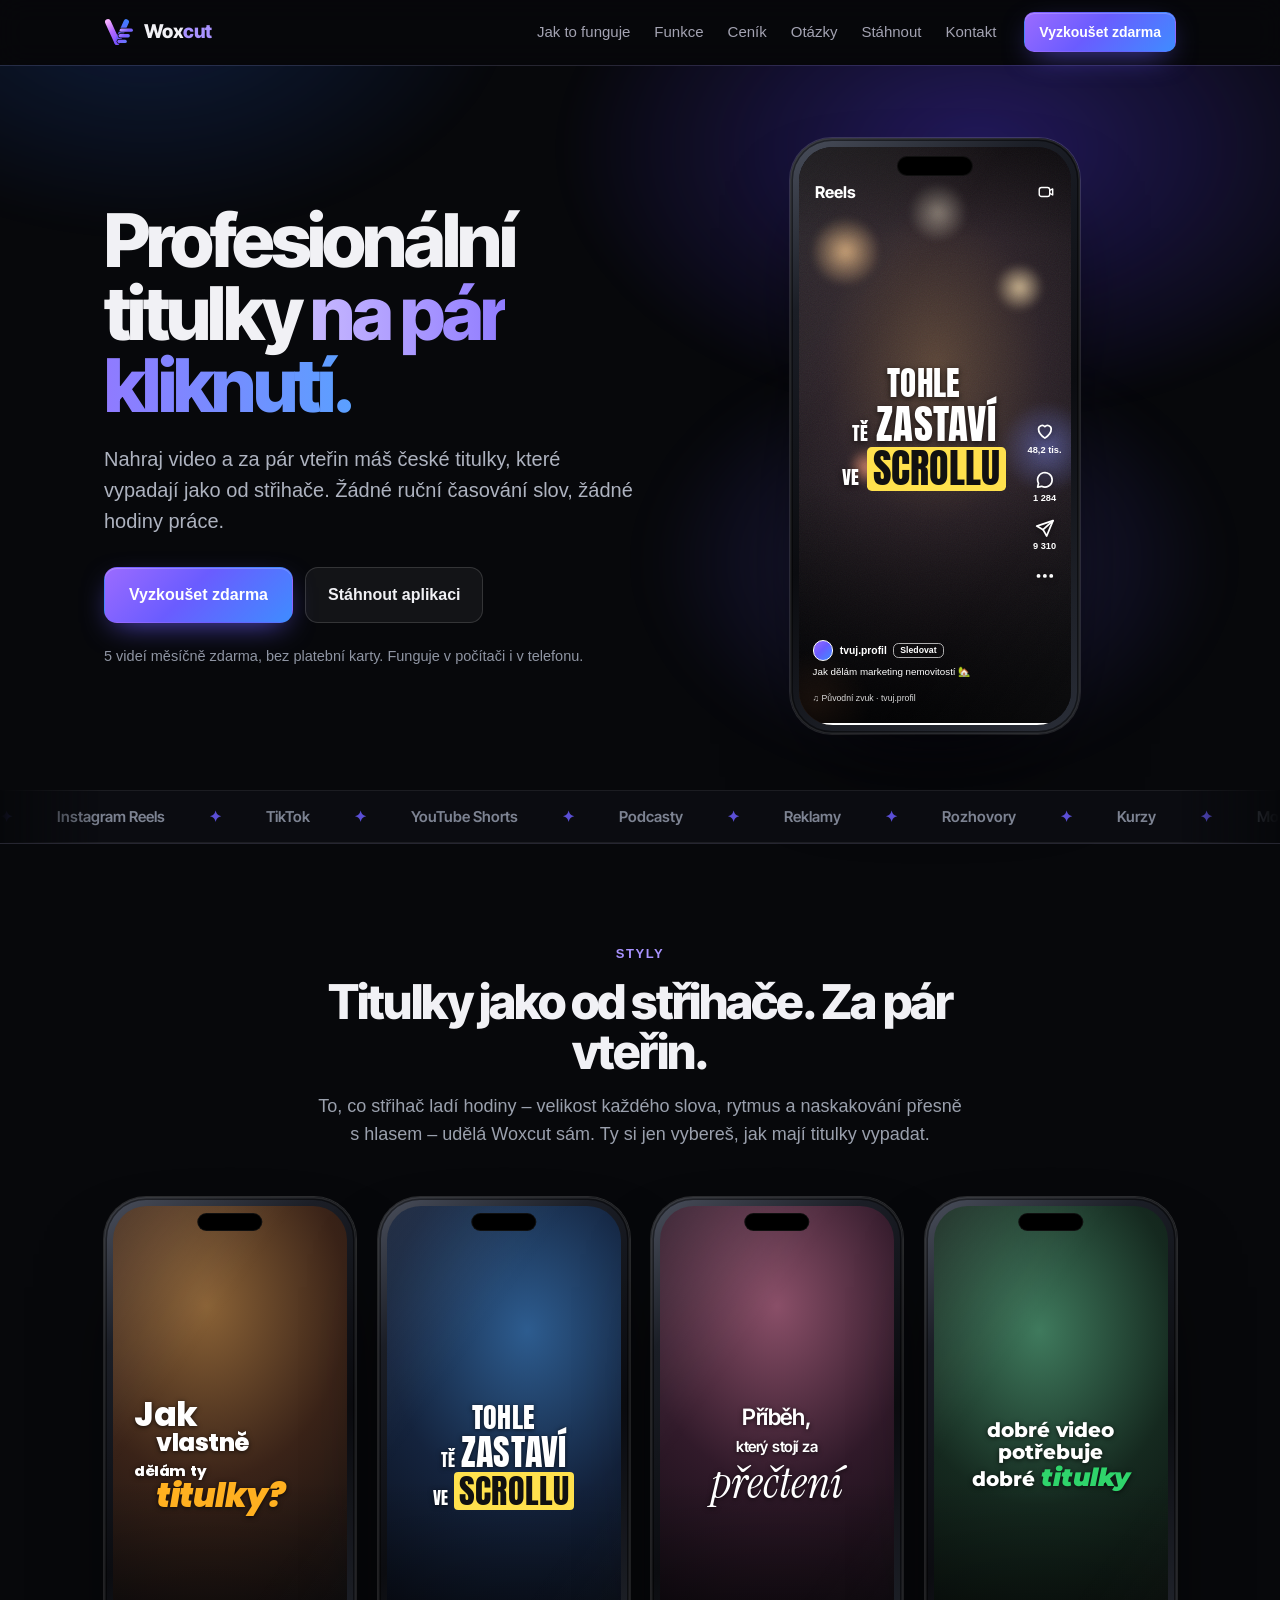
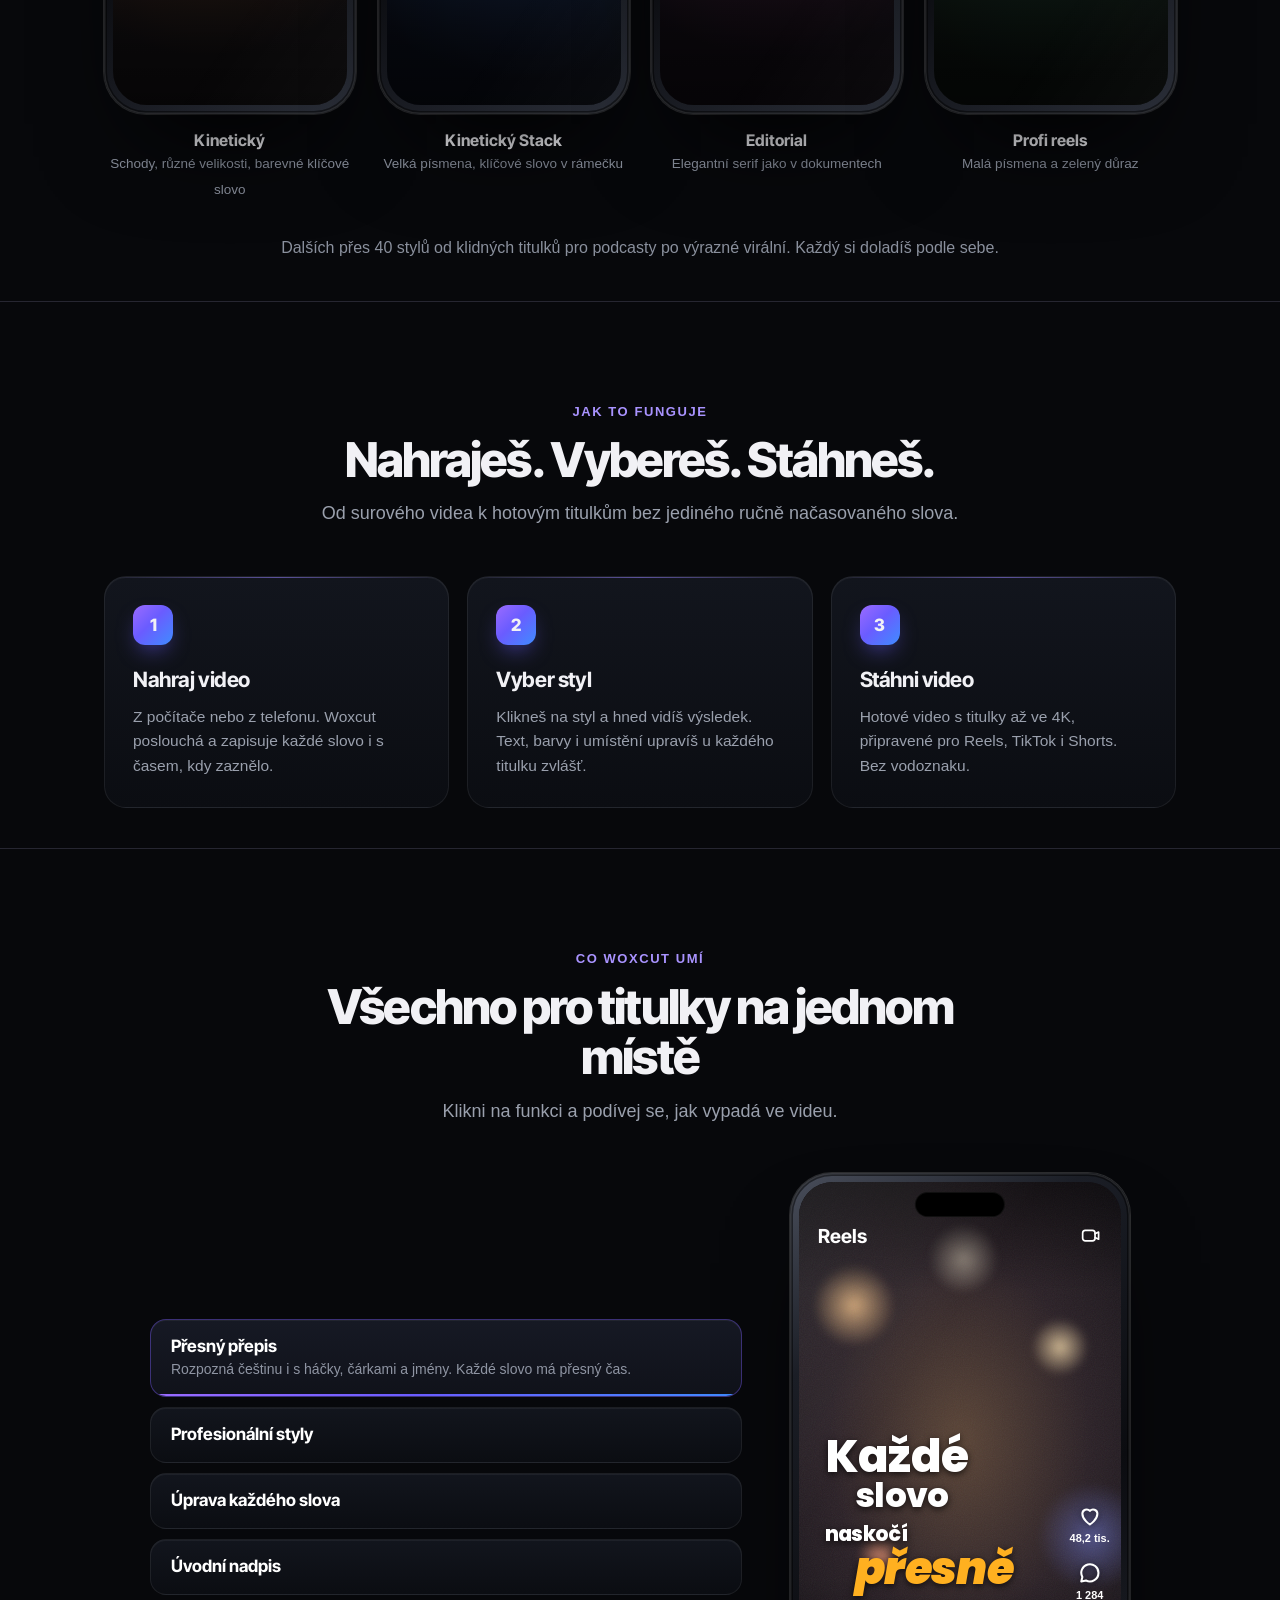
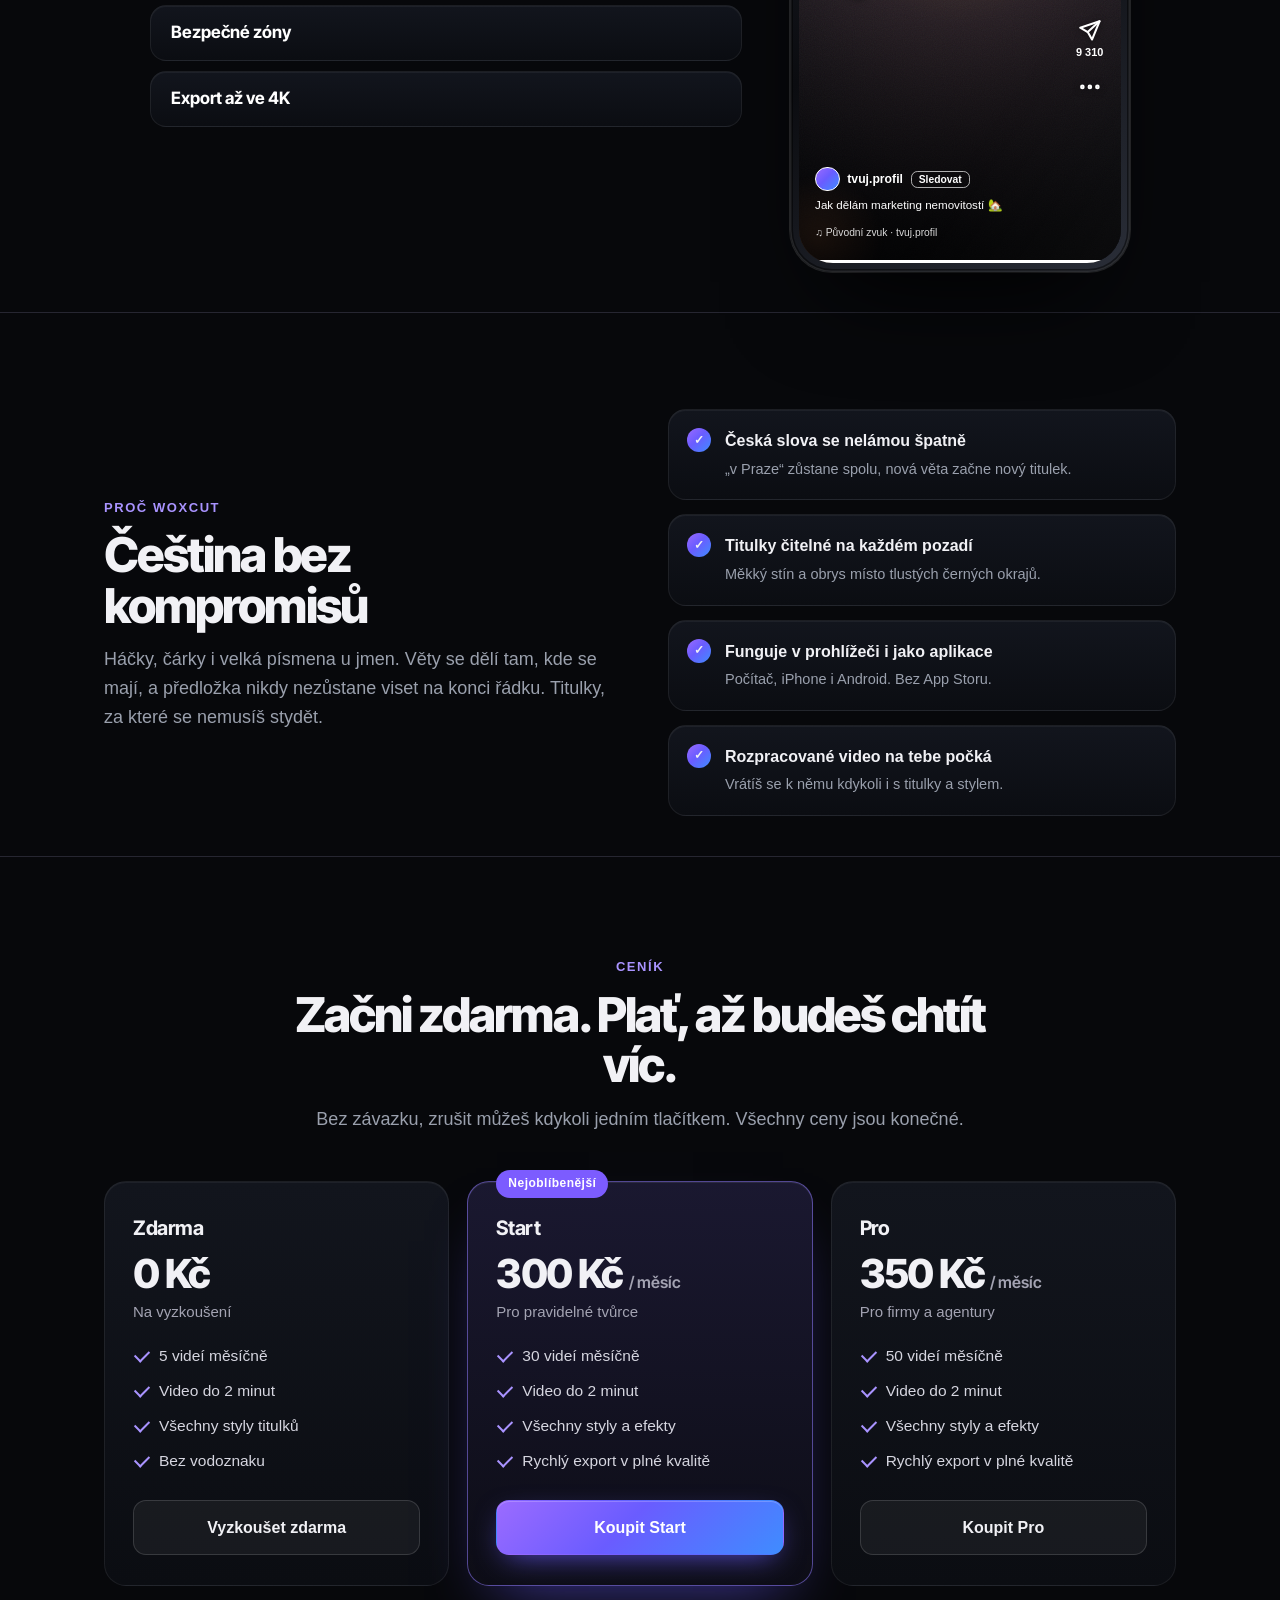
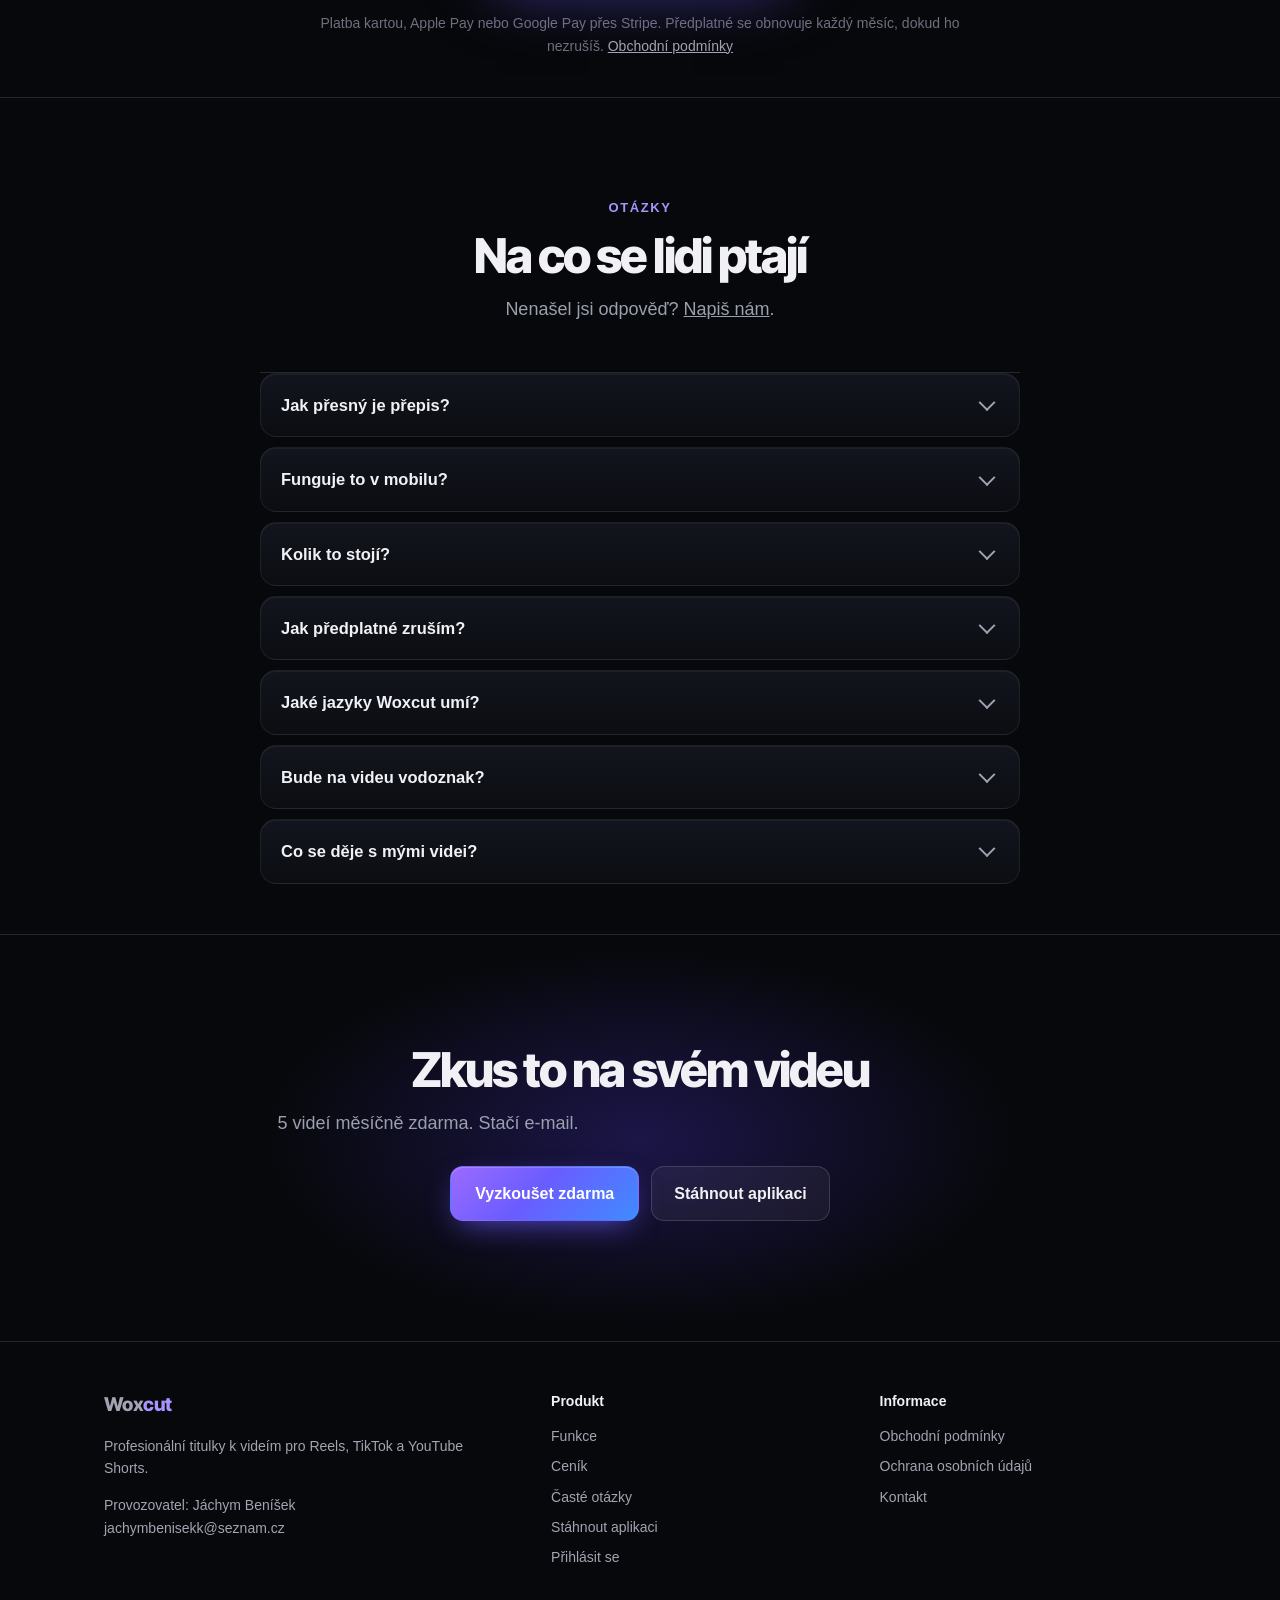
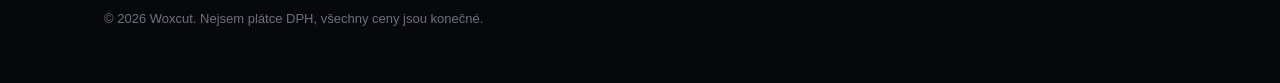
==== commit 80b54d01: "Přejmenování na Woxcut Co-Authored-By: Claude Opus 5.5 <noreply@anthropic.com>" ====
--- a/web/index.html
+++ b/web/index.html
@@ -3,24 +3,24 @@
 <head>
 <meta charset="utf-8">
 <meta name="viewport" content="width=device-width,initial-scale=1">
-<title>Voxcut – profesionální titulky k videu na pár kliknutí</title>
-<meta name="description" content="Nahraj video a Voxcut k němu udělá české titulky načasované na slovo. Kinetická typografie, 47 vyladěných stylů, úvodní nadpis, export až ve 4K. Funguje v počítači i v mobilu.">
+<title>Woxcut – profesionální titulky k videu na pár kliknutí</title>
+<meta name="description" content="Nahraj video a Woxcut k němu udělá české titulky načasované na slovo. Kinetická typografie, 47 vyladěných stylů, úvodní nadpis, export až ve 4K. Funguje v počítači i v mobilu.">
 <link rel="canonical" href="https://jachben.github.io/voxcut/web/">
 <meta name="theme-color" content="#0b0b0f">
 <link rel="icon" href="favicon.svg" type="image/svg+xml">
 <link rel="icon" href="favicon-32.png" sizes="32x32" type="image/png">
 <link rel="apple-touch-icon" href="apple-touch-icon.png">
 <meta property="og:type" content="website">
-<meta property="og:site_name" content="Voxcut">
+<meta property="og:site_name" content="Woxcut">
 <meta property="og:locale" content="cs_CZ">
-<meta property="og:title" content="Voxcut – titulky k videu v češtině">
-<meta property="og:description" content="Voxcut přepíše řeč z videa a udělá z ní titulky načasované na slovo. Styly pro Reels, TikTok a Shorts, export až ve 4K.">
+<meta property="og:title" content="Woxcut – titulky k videu v češtině">
+<meta property="og:description" content="Woxcut přepíše řeč z videa a udělá z ní titulky načasované na slovo. Styly pro Reels, TikTok a Shorts, export až ve 4K.">
 <meta property="og:url" content="https://jachben.github.io/voxcut/web/">
 <meta property="og:image" content="https://jachben.github.io/voxcut/web/og.png">
 <meta name="twitter:card" content="summary_large_image">
 <meta name="apple-mobile-web-app-capable" content="yes">
 <meta name="mobile-web-app-capable" content="yes">
-<meta name="apple-mobile-web-app-title" content="Voxcut">
+<meta name="apple-mobile-web-app-title" content="Woxcut">
 <meta name="apple-mobile-web-app-status-bar-style" content="black">
 <script>if ('serviceWorker' in navigator) navigator.serviceWorker.register('/sw.js').catch(() => {});</script>
 <link rel="preconnect" href="https://fonts.googleapis.com"><link rel="preconnect" href="https://fonts.gstatic.com" crossorigin>
@@ -33,14 +33,14 @@
     {
       "@type": "Organization",
       "@id": "https://jachben.github.io/voxcut/web/#org",
-      "name": "Voxcut",
+      "name": "Woxcut",
       "url": "https://jachben.github.io/voxcut/web/",
       "logo": "https://jachben.github.io/voxcut/web/apple-touch-icon.png",
       "email": "jachymbenisekk@seznam.cz"
     },
     {
       "@type": "SoftwareApplication",
-      "name": "Voxcut",
+      "name": "Woxcut",
       "applicationCategory": "MultimediaApplication",
       "operatingSystem": "Web, iOS, Android, macOS, Windows",
       "inLanguage": "cs",
@@ -61,9 +61,9 @@
 <body class="v-home">
 <header class="top" id="top">
   <div class="wrap">
-    <a class="brand" href="./" aria-label="Voxcut – úvodní stránka">
+    <a class="brand" href="./" aria-label="Woxcut – úvodní stránka">
       <svg viewBox="0 0 64 64" fill="none" aria-hidden="true"><defs><linearGradient id="vA" x1="8" y1="8" x2="44" y2="56" gradientUnits="userSpaceOnUse"><stop stop-color="#f7b0ff"/><stop offset=".4" stop-color="#b168ff"/><stop offset="1" stop-color="#6a4dff"/></linearGradient><linearGradient id="vB" x1="30" y1="54" x2="52" y2="8" gradientUnits="userSpaceOnUse"><stop stop-color="#7a52ff"/><stop offset="1" stop-color="#3f7dff"/></linearGradient><linearGradient id="vC" x1="30" y1="24" x2="62" y2="54" gradientUnits="userSpaceOnUse"><stop stop-color="#cba8ff"/><stop offset=".45" stop-color="#7f5cff"/><stop offset="1" stop-color="#4d92ff"/></linearGradient></defs><path d="M8.5 10.5 L28 53.5" stroke="url(#vA)" stroke-width="12.5" stroke-linecap="round"/><path d="M47.5 10.5 L28 53.5" stroke="url(#vB)" stroke-width="11.5" stroke-linecap="round"/><g stroke="#0b0b0f" stroke-width="10.4" stroke-linecap="round"><path d="M37 28h21"/><path d="M34.5 40h17"/><path d="M32 52h13"/></g><g stroke="url(#vC)" stroke-width="7.2" stroke-linecap="round"><path d="M37 28h21"/><path d="M34.5 40h17"/><path d="M32 52h13"/></g></svg>
-      <span>Vox<b>cut</b></span>
+      <span>Wox<b>cut</b></span>
     </a>
     <nav class="nav" aria-label="Hlavní menu">
       <a href="./#jak-to-funguje">Jak to funguje</a>
@@ -123,7 +123,7 @@
       <div class="v-head v-reveal">
         <span class="v-kicker">Styly</span>
         <h2>Titulky jako od střihače. Za pár vteřin.</h2>
-        <p class="sub">To, co střihač ladí hodiny – velikost každého slova, rytmus a naskakování přesně s hlasem – udělá Voxcut sám. Ty si jen vybereš, jak mají titulky vypadat.</p>
+        <p class="sub">To, co střihač ladí hodiny – velikost každého slova, rytmus a naskakování přesně s hlasem – udělá Woxcut sám. Ty si jen vybereš, jak mají titulky vypadat.</p>
       </div>
       <div class="v-styles">
         <figure class="v-reveal"><div class="v-phone"><div class="v-scene s-amber"><div class="v-cap" data-styl="kineticky"></div></div></div><figcaption><b>Kinetický</b><span>Schody, různé velikosti, barevné klíčové slovo</span></figcaption></figure>
@@ -144,7 +144,7 @@
         <p class="sub">Od surového videa k hotovým titulkům bez jediného ručně načasovaného slova.</p>
       </div>
       <div class="v-steps">
-        <div class="v-step v-reveal"><span class="v-num">1</span><h3>Nahraj video</h3><p>Z počítače nebo z telefonu. Voxcut poslouchá a zapisuje každé slovo i s časem, kdy zaznělo.</p></div>
+        <div class="v-step v-reveal"><span class="v-num">1</span><h3>Nahraj video</h3><p>Z počítače nebo z telefonu. Woxcut poslouchá a zapisuje každé slovo i s časem, kdy zaznělo.</p></div>
         <div class="v-step v-reveal"><span class="v-num">2</span><h3>Vyber styl</h3><p>Klikneš na styl a hned vidíš výsledek. Text, barvy i umístění upravíš u každého titulku zvlášť.</p></div>
         <div class="v-step v-reveal"><span class="v-num">3</span><h3>Stáhni video</h3><p>Hotové video s titulky až ve 4K, připravené pro Reels, TikTok i Shorts. Bez vodoznaku.</p></div>
       </div>
@@ -155,7 +155,7 @@
   <section class="v-sec" id="funkce">
     <div class="wrap">
       <div class="v-head v-reveal">
-        <span class="v-kicker">Co Voxcut umí</span>
+        <span class="v-kicker">Co Woxcut umí</span>
         <h2>Všechno pro titulky na jednom místě</h2>
         <p class="sub">Klikni na funkci a podívej se, jak vypadá ve videu.</p>
       </div>
@@ -189,11 +189,11 @@
     </div>
   </section>
 
-  <!-- PROČ VOXCUT -->
+  <!-- PROČ WOXCUT -->
   <section class="v-sec">
     <div class="wrap v-why">
       <div class="v-head v-reveal" style="text-align:left;margin:0">
-        <span class="v-kicker">Proč Voxcut</span>
+        <span class="v-kicker">Proč Woxcut</span>
         <h2>Čeština bez kompromisů</h2>
         <p class="sub" style="margin:0">Háčky, čárky i velká písmena u jmen. Věty se dělí tam, kde se mají, a předložka nikdy nezůstane viset na konci řádku. Titulky, za které se nemusíš stydět.</p>
       </div>
@@ -268,11 +268,11 @@
         <p class="sub">Nenašel jsi odpověď? <a href="kontakt.html">Napiš nám</a>.</p>
       </div>
       <div class="faq v-faq v-reveal">
-        <details><summary>Jak přesný je přepis?</summary><p>U čisté řeči obvykle opravíš jen jednotlivá slova. Hudba, šum nebo víc lidí mluvících přes sebe přesnost snižují. Nejistá slova Voxcut označí a před stažením můžeš cokoli opravit.</p></details>
-        <details><summary>Funguje to v mobilu?</summary><p>Ano. Voxcut běží v prohlížeči v telefonu i v počítači a tlačítkem Stáhnout aplikaci si ho nainstaluješ jako normální aplikaci s ikonou.</p></details>
+        <details><summary>Jak přesný je přepis?</summary><p>U čisté řeči obvykle opravíš jen jednotlivá slova. Hudba, šum nebo víc lidí mluvících přes sebe přesnost snižují. Nejistá slova Woxcut označí a před stažením můžeš cokoli opravit.</p></details>
+        <details><summary>Funguje to v mobilu?</summary><p>Ano. Woxcut běží v prohlížeči v telefonu i v počítači a tlačítkem Stáhnout aplikaci si ho nainstaluješ jako normální aplikaci s ikonou.</p></details>
         <details><summary>Kolik to stojí?</summary><p>Vyzkoušet můžeš zdarma: 5 videí měsíčně, stačí se zaregistrovat e-mailem. Víc videí odemkne předplatné Start za 300 Kč nebo Pro za 350 Kč měsíčně. Platíš kartou, Apple Pay nebo Google Pay a zrušit můžeš kdykoli. Podrobnosti najdeš v <a href="./#cenik">ceníku</a>.</p></details>
         <details><summary>Jak předplatné zruším?</summary><p>V aplikaci v Můj účet → Tarif jedním tlačítkem. Předplatné doběhne do konce zaplaceného měsíce a dál se nic nestrhne. Do 14 dnů od první platby můžeš od smlouvy i odstoupit, podle <a href="obchodni-podminky.html">obchodních podmínek</a>.</p></details>
-        <details><summary>Jaké jazyky Voxcut umí?</summary><p>Češtinu, slovenštinu, angličtinu, němčinu a polštinu. Anglické video umí přeložit do češtiny.</p></details>
+        <details><summary>Jaké jazyky Woxcut umí?</summary><p>Češtinu, slovenštinu, angličtinu, němčinu a polštinu. Anglické video umí přeložit do češtiny.</p></details>
         <details><summary>Bude na videu vodoznak?</summary><p>Ne. Stáhneš čisté video jen s tvými titulky.</p></details>
         <details><summary>Co se děje s mými videi?</summary><p>Video slouží jen k vytvoření titulků a hotového videa. Nikomu ho neposíláme a nepoužíváme k ničemu jinému. Víc v <a href="ochrana-osobnich-udaju.html">zásadách ochrany osobních údajů</a>.</p></details>
       </div>
@@ -293,7 +293,7 @@
   <div class="wrap">
     <div class="foot">
       <div>
-        <a class="brand" href="./" style="margin-bottom:14px"><span>Vox<b>cut</b></span></a>
+        <a class="brand" href="./" style="margin-bottom:14px"><span>Wox<b>cut</b></span></a>
         <p style="margin:0 0 14px;max-width:26em">Profesionální titulky k videím pro Reels, TikTok a YouTube Shorts.</p>
         <address>
           Provozovatel: Jáchym Beníšek<br>
@@ -320,7 +320,7 @@
         </ul>
       </div>
     </div>
-    <p class="copy">© 2026 Voxcut. Nejsem plátce DPH, všechny ceny jsou konečné.</p>
+    <p class="copy">© 2026 Woxcut. Nejsem plátce DPH, všechny ceny jsou konečné.</p>
   </div>
 </footer>
 <script>
